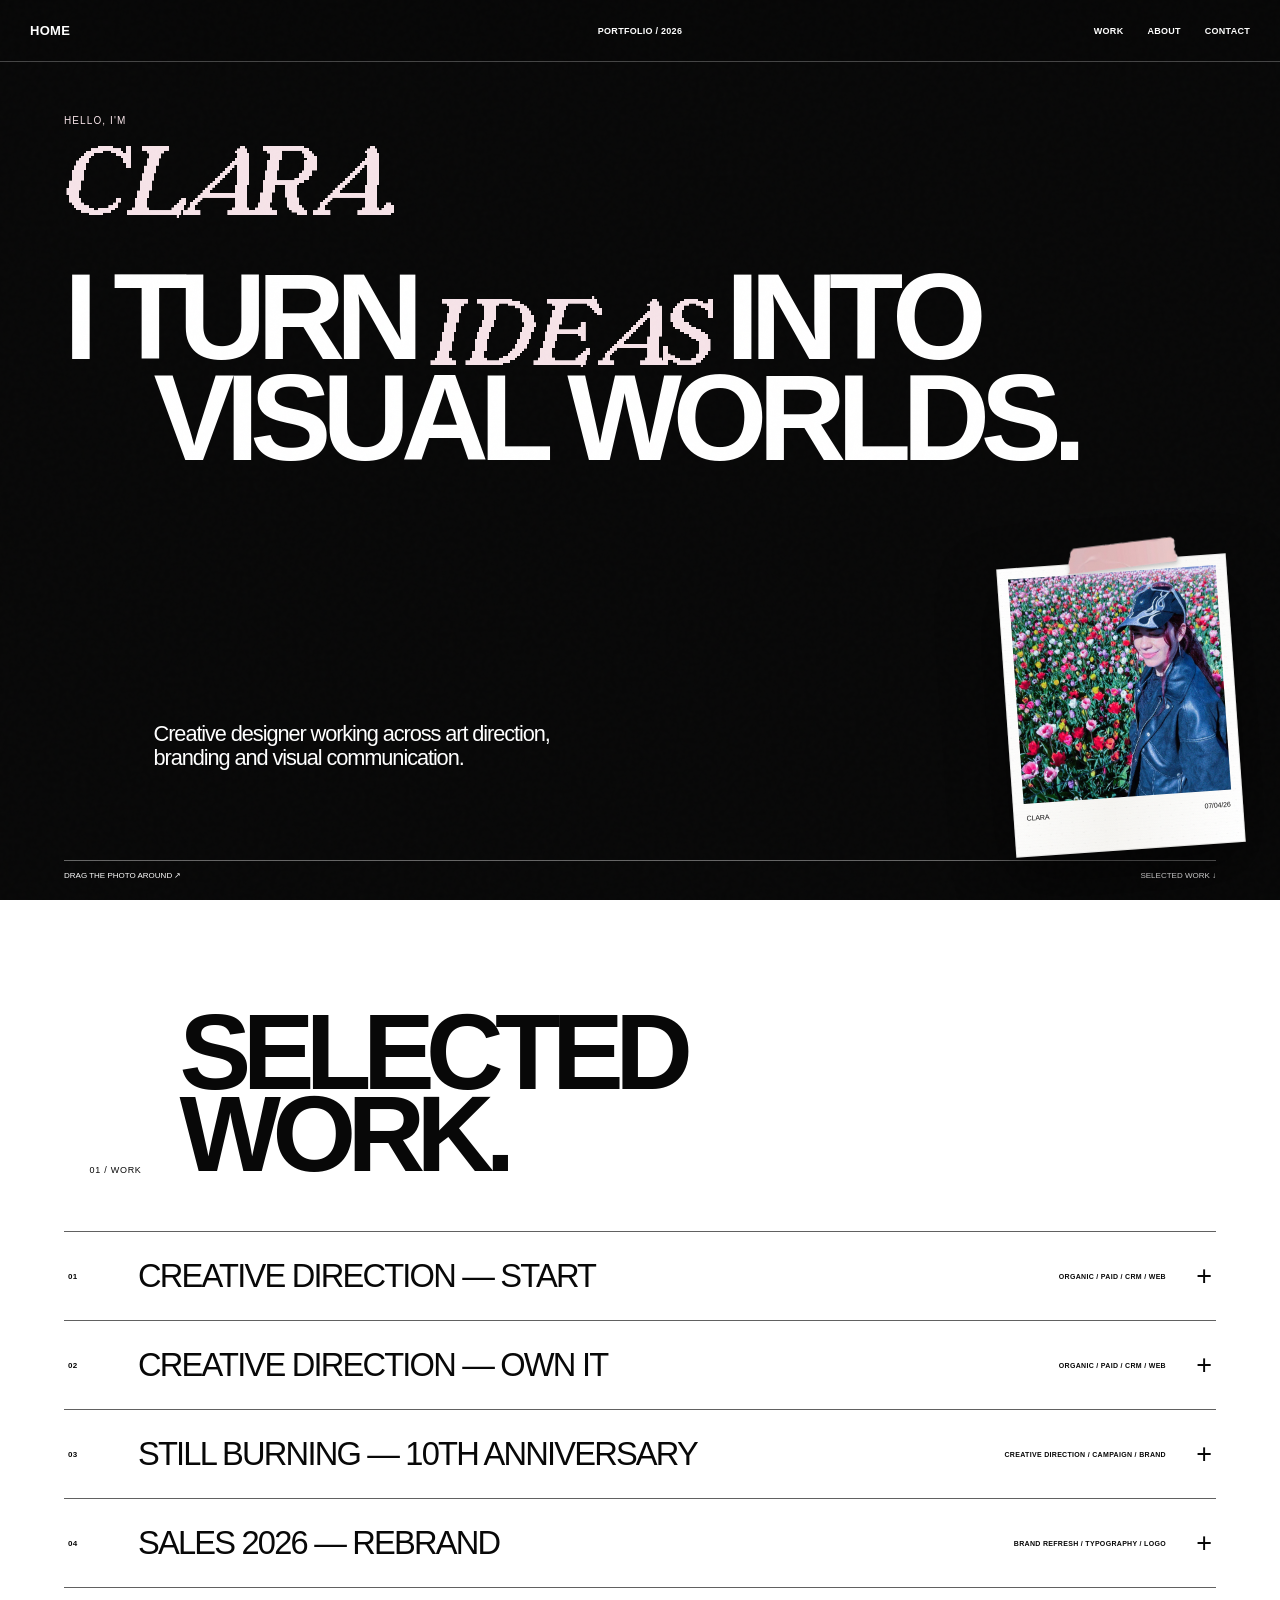
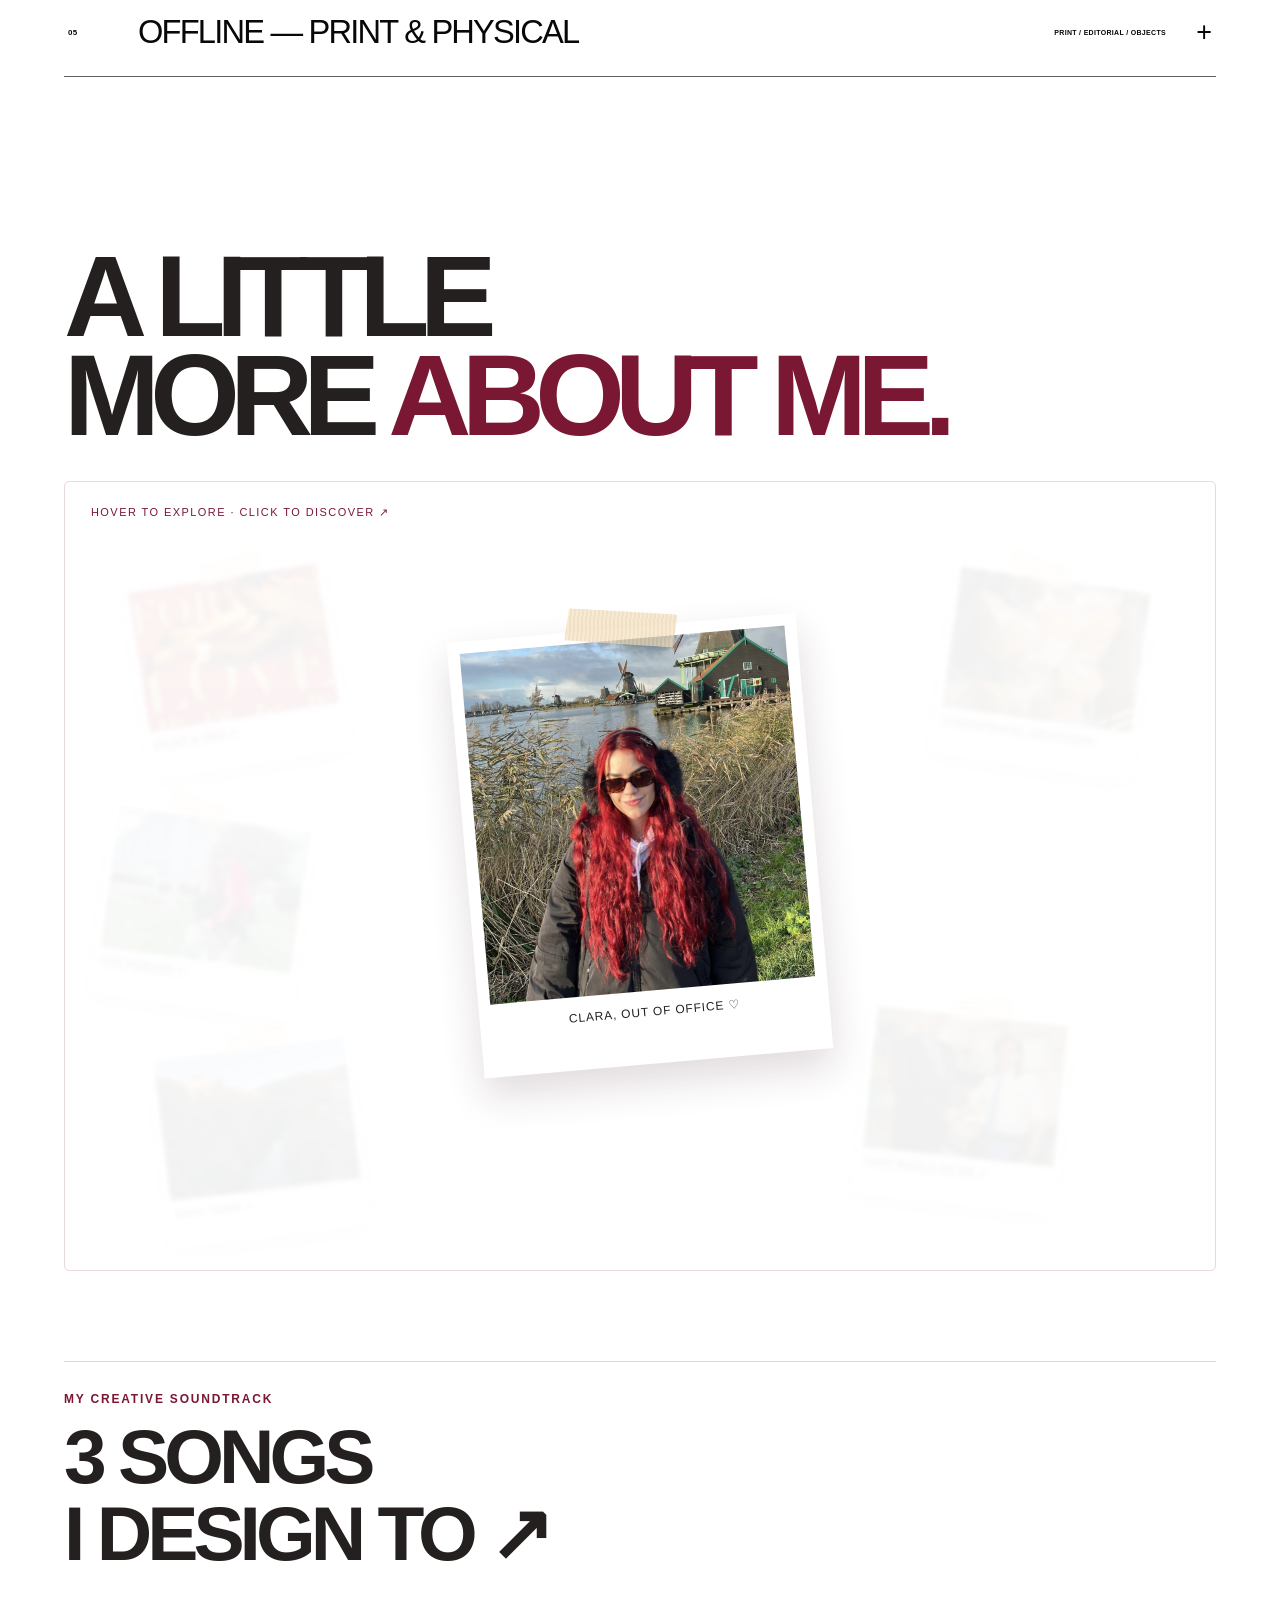
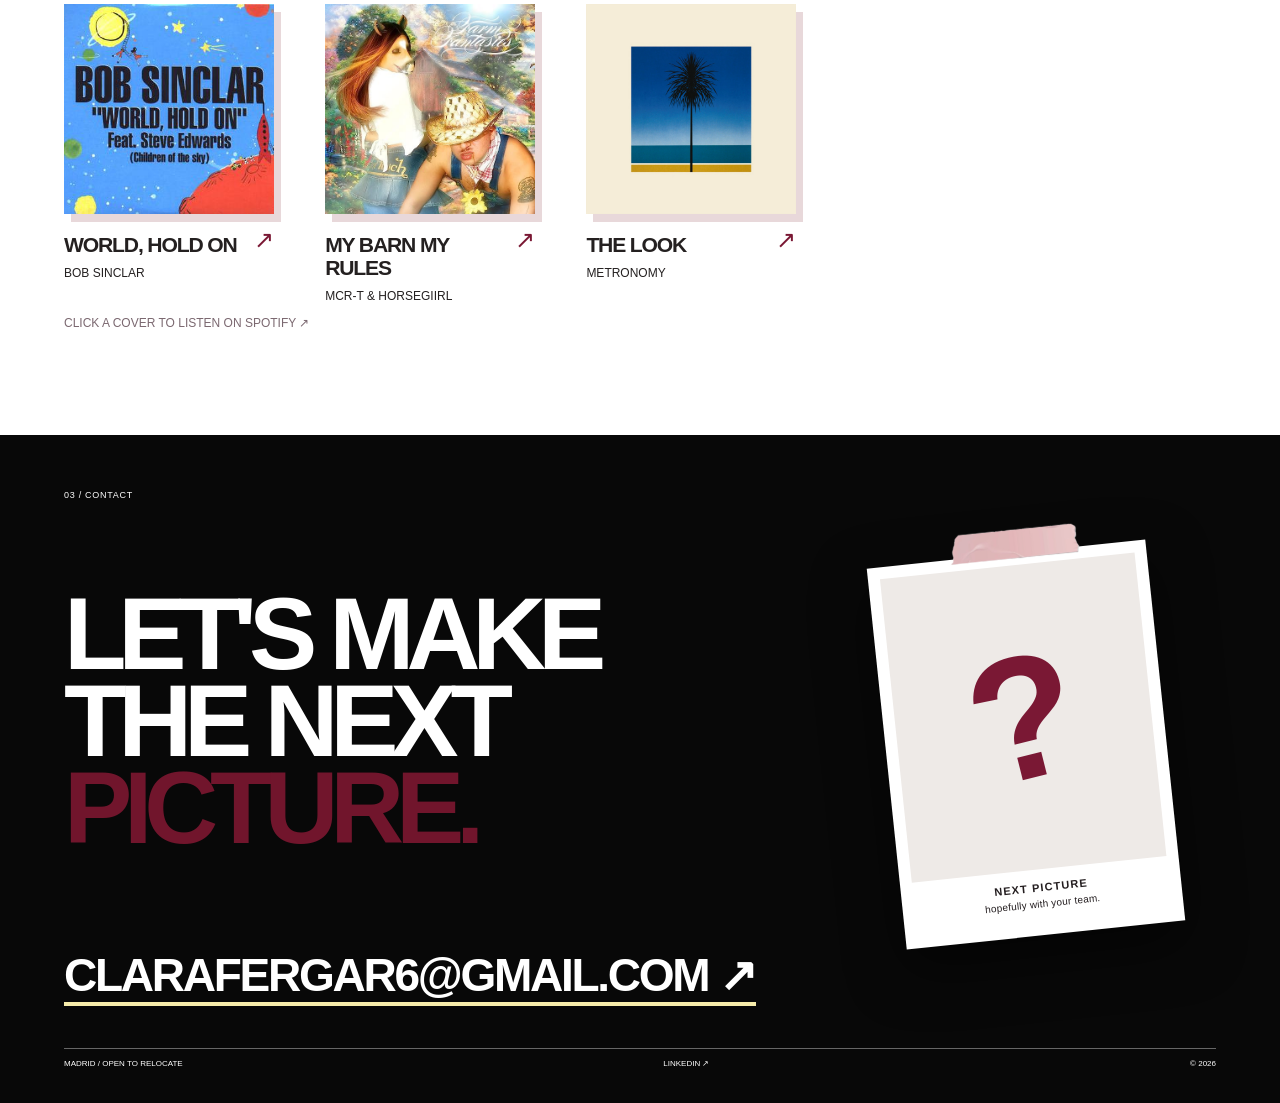
==== index.html @ 846933c7 "Primera versión de mi portfolio" ====
<!doctype html>
<html lang="en">
<head>
  <meta charset="utf-8">
  <meta name="viewport" content="width=device-width,initial-scale=1">
  <title>Clara — Creative Designer</title>
  <meta name="description" content="Creative design, art direction and branding portfolio.">
  <link rel="preconnect" href="https://fonts.googleapis.com">
  <link rel="preconnect" href="https://fonts.gstatic.com" crossorigin>
  <link href="https://fonts.googleapis.com/css2?family=Archivo+Black&family=DM+Mono:wght@300;400;500&family=Roboto+Condensed:wght@300;400;500&display=swap" rel="stylesheet">
  <link rel="stylesheet" href="css/style.css">
</head>
<body>
<div class="grain"></div>

<header class="nav">
  <a class="logo" href="#home">HOME</a>
  <span>PORTFOLIO / 2026</span>
  <nav><a href="#projects">WORK</a><a href="#about">ABOUT</a><a href="#contact">CONTACT</a></nav>
</header>

<main>
  <!-- HOME -->
  <section class="hero" id="home">
    <div class="hero-kicker">HELLO, I'M</div>

    <div class="name-lockup">
      <span class="pixel-shift" data-text="CLARA.">CLARA.</span>
      
    </div>

    <h1 class="hero-statement">
      <span class="turn-line">I TURN <em class="pixel-shift" data-text="IDEAS">IDEAS</em> INTO</span>
      <span>VISUAL WORLDS.</span>
    </h1>

    <p class="hero-copy">
      Creative designer working across art direction, branding and visual communication.
    </p>

    <div class="desk-object photo draggable" data-rotation="-4">
      <img class="real-tape-img" src="assets/pink-tape-clean.png" alt="" draggable="false">
      <img class="portrait real-portrait" src="assets/clara-portrait.jpg" alt="Clara" draggable="false">
      <div class="object-meta"><span>CLARA</span><span>07/04/26</span></div>
    </div>

    <div class="hero-bottom">
      <span>DRAG THE PHOTO AROUND ↗</span>
      <a href="#projects">SELECTED WORK ↓</a>
    </div>
  </section>

  <!-- WORK — accordion architecture. HOME above this line is locked. -->
  <section class="projects-intro" id="projects">
    <div class="index">01 / WORK</div>
    <h2>SELECTED<br>WORK<span class="work-dot">.</span></h2>
  </section>

  <section class="work-index" aria-label="Selected projects">

    <article class="work-item" data-project="01">
      <button class="work-toggle" aria-expanded="false">
        <span class="work-no">01</span>
        <span class="work-name">CREATIVE DIRECTION — START</span>
        <span class="work-tags">ORGANIC / PAID / CRM / WEB</span>
        <span class="work-symbol">+</span>
      </button>
      <div class="work-panel">
        <div class="work-panel-inner project dark start-case">
          <header class="start-intro">
            <div class="start-kicker">CREATIVE DIRECTION / AW26</div>
            <h3>START</h3>
            <div class="start-intro-copy">
              <div class="start-case-story"><div><span>THE CHALLENGE</span><p>How do you turn the fear and excitement of starting something new into a visual story?</p></div><div><span>THE APPROACH</span><p>Starting from Black Limba’s concept, I built a visual journey through <em>Night, Dawn and Day</em> — from uncertainty, through awakening and movement, to confidence and growth.</p></div><div><span>THE OUTCOME</span><p>One evolving visual language across organic social, paid media, CRM and web.</p></div></div>
              <small>CONCEPT BY BLACK LIMBA · ART DIRECTION &amp; VISUAL DEVELOPMENT BY CLARA</small>
            </div>
          </header>

          <section class="start-block journey-block">
            <div class="start-section-head"><span>01 / VISUAL JOURNEY</span><p>BEFORE → TRANSITION → AFTER</p></div>
            <div class="journey-stack" aria-label="START visual journey">
              <figure class="journey-card before"><img src="assets/start-before.png" alt="START — night, flowers and uncertainty"><figcaption><b>BEFORE / NIGHT</b><span>A teaser built on closed flowers, darkness and glimpses of fabric — creating intrigue before the collection reveal.</span></figcaption></figure>
              <figure class="journey-card transition"><img src="assets/start-sunrise.webp" alt="Black Limba START — transition, flowers and movement"><figcaption><b>TRANSITION / SUNRISE</b><span>The collection reveal: garments come into focus as sunrise, flowers and movement bring the concept to life.</span></figcaption></figure>
              <figure class="journey-card after"><img src="assets/start-after.webp" alt="START — daylight, movement and confidence"><figcaption><b>AFTER / DAY</b><span>A first-ever runway show with people who had never modelled before — making the courage to begin real.</span></figcaption></figure>
            </div>
            <div class="start-art-strip" aria-label="START colour palette and typography"><div class="start-art-colours"><span class="start-swatch" style="--swatch:#2448b8" title="Blue"></span><span class="start-swatch" style="--swatch:#28543b" title="Green"></span><span class="start-swatch" style="--swatch:#e8a5c8" title="Pink"></span><span class="start-swatch" style="--swatch:#f4ec80" title="Yellow"></span></div><div class="start-art-type"><span>TYPEFACES</span><b>Helvetica</b><b>Designer</b><b>Grotesk</b></div></div>
            <div class="journey-rollout"><span>THE CAMPAIGN ROLLOUT</span><p><b>01 / TEASER</b> — Closed flowers, fabric details and darkness built anticipation before the reveal.</p><p><b>02 / REVEAL</b> — The collection emerged with sunrise, colour and movement.</p><p><b>03 / LIVE IT</b> — Seventeen first-time models walked their first runway, turning START’s message into a real experience.</p></div>
          </section>

          <section class="start-block organic-block">
            <div class="start-section-head organic-main-heading"><span>02 / ORGANIC</span><p>ONE CAMPAIGN / THREE FORMATS · <a href="https://www.instagram.com/p/DcMGVoejsBS/?img_index=3" target="_blank" rel="noopener noreferrer">VIEW ON INSTAGRAM ↗</a></p></div><div class="organic-content">
            
            <div class="post-carousel" aria-label="START Instagram posts carousel">
              <button class="post-arrow post-prev" aria-label="Previous posts" type="button">←</button>
              <div class="post-triptych">
                <button data-modal="START POST 01" data-post="0"><span></span></button>
                <button data-modal="START POST 02" data-post="1"><span></span></button>
                <button data-modal="START POST 03" data-post="2"><span></span></button>
              </div>
              <button class="post-arrow post-next" aria-label="Next posts" type="button">→</button>
            </div>
            <p class="post-carousel-note"><a href="https://www.instagram.com/p/DcMGVoejsBS/?img_index=3" target="_blank" rel="noopener noreferrer">EXPLORE THE POSTS ↗</a> <span class="post-carousel-counter">01 — 03 / 03</span></p>
            <div class="organic-grid">
              <div class="feed-preview"><div class="start-subhead"><b>INSTAGRAM FEED</b><span>02 / 03</span></div><div class="start-phone"><div class="start-phone-island"></div><div class="start-phone-screen" tabindex="0" aria-label="Scroll the START Instagram feed"><div class="start-phone-appbar"><span>‹</span><b>blacklimba <small>✓</small></b><span>⋯</span></div><div class="start-ig-profile"><div class="start-ig-avatar">BL</div><div class="start-ig-profile-info"><strong>blacklimba</strong><span>Black Limba · Clothing brand</span><small>Activewear for every version of you.</small></div></div><div class="start-ig-stats"><span><b>1,208</b> posts</span><span><b>Followers</b></span><span><b>Following</b></span></div><div class="start-ig-buttons"><span>Following</span><span>Message</span></div><div class="start-ig-tabs">▦ <span>⌁</span> <span>♙</span></div><img src="assets/start-instagram-feed.jpg" alt="Black Limba START Instagram feed, scroll to see all"></div><div class="start-phone-home"></div></div><p class="start-phone-hint">SCROLL TO EXPLORE THE FEED ↓</p></div>
              <div class="film-preview"><div class="start-subhead"><b>TEASER FILM</b><span>03 / 03</span></div><div class="start-film-link"><video class="start-feature-image" controls playsinline preload="metadata" poster="assets/start-before-v32.jpg"><source src="assets/start-teaser-film.mp4" type="video/mp4">Your browser does not support video.</video></div><p class="start-phone-hint">TEASER CONCEPT FILM · EDITED BY ME</p></div>
            </div>
            </div>
          </section>

          <section class="start-block paid-block">
            <div class="start-section-head"><span>03 / PAID</span><p>BRAND / E-COMMERCE / LIFESTYLE</p></div>
            <div class="paid-introduction"><h4>ONE CAMPAIGN.<br>DIFFERENT OBJECTIVES.</h4><p>I developed paid creative for different audience groups and campaign objectives: brand storytelling, product-focused e-commerce and more organic lifestyle content featuring women wearing Black Limba. A curated selection of the Meta executions is shown below.</p></div>
            <div class="paid-grid paid-grid-v41">
              <article><div class="paid-media paid-image"><img src="assets/paid-teaser.webp" alt="START teaser advertisement with Black Limba activewear and flowers" loading="lazy"></div><div class="paid-item-copy"><h5>01 / TEASER</h5><p>A first glimpse into the START visual universe.</p></div></article>
              <article><div class="paid-media paid-carousel" aria-label="Launch carousel, six images"><button type="button" class="paid-arrow paid-prev" aria-label="Previous carousel image">←</button><img src="assets/paid-drop-01.webp" alt="START launch carousel, image 1 of 6" loading="lazy"><button type="button" class="paid-arrow paid-next" aria-label="Next carousel image">→</button><span class="paid-count">01 / 06</span></div><div class="paid-item-copy"><h5>02 / STORYTELLING CAROUSEL</h5><p>Six-frame launch carousel. Use the arrows to explore.</p></div></article>
              <article><div class="paid-media paid-video"><video controls playsinline preload="metadata" poster="assets/paid-drop-04.webp"><source src="assets/paid-product.mp4" type="video/mp4">Your browser does not support video.</video></div><div class="paid-item-copy"><h5>03 / PRODUCT VIDEO</h5><p>Creative designed for conversion.</p></div></article>
            </div>
          </section>

          <section class="start-block crm-block">
            <div class="start-section-head"><span>04 / CRM</span><p>TEASER / DROP / STORYTELLING</p></div>
            <div class="envelopes">
              <button class="envelope" data-newsletter="TEASER"><span class="env-label">TEASER</span><span class="env-action">CLICK TO OPEN ↗</span><span class="env-flap"></span><span class="newsletter-sheet"><b>TEASER</b><i></i><i></i><i></i><i></i><i></i></span></button>
              <button class="envelope" data-newsletter="DROP"><span class="env-label">DROP</span><span class="env-action">CLICK TO OPEN ↗</span><span class="env-flap"></span><span class="newsletter-sheet"><b>DROP</b><i></i><i></i><i></i><i></i><i></i></span></button>
              <button class="envelope" data-newsletter="STORYTELLING"><span class="env-label">STORYTELLING</span><span class="env-action">CLICK TO OPEN ↗</span><span class="env-flap"></span><span class="newsletter-sheet"><b>STORYTELLING</b><i></i><i></i><i></i><i></i><i></i></span></button>
            </div>
            <p class="micro-note">Click an envelope to reveal the newsletter. Click the preview to view it full size.</p>
            <div class="newsletter-expanded" id="newsletter-expanded" hidden>
              <div class="newsletter-expanded-top"><span class="newsletter-expanded-title">TEASER / NEWSLETTER PREVIEW</span><button class="newsletter-collapse" type="button" aria-label="Close newsletter">CLOSE ×</button></div>
              <div class="newsletter-full-image"><div class="newsletter-inline" aria-label="Original campaign newsletter"></div></div>
            </div>
          </section>

          <section class="start-block web-block">
            <div class="start-section-head"><span>05 / WEB</span><p>HOME / CAMPAIGN FILM</p></div>
            <div class="start-web-player"><video controls playsinline preload="metadata" poster="assets/start-web-poster.jpg" aria-label="START campaign film"><source src="assets/start-web-film.mp4" type="video/mp4">Your browser does not support video.</video><p>START / CAMPAIGN FILM</p></div>
          </section>
        </div>
      </div>
    </article>

    <article class="work-item" data-project="02">
      <button class="work-toggle" aria-expanded="false"><span class="work-no">02</span><span class="work-name">CREATIVE DIRECTION — OWN IT</span><span class="work-tags">ORGANIC / PAID / CRM / WEB</span><span class="work-symbol">+</span></button>
      <div class="work-panel"><div class="work-panel-inner own-latest-panel"><iframe class="own-latest-embed" src="own-it/index.html" title="OWN IT — approved latest version" loading="lazy"></iframe></div></div>
    </article>
    <article class="work-item" data-project="03">
      <button class="work-toggle" aria-expanded="false">
        <span class="work-no">03</span>
        <span class="work-name">STILL BURNING — 10TH ANNIVERSARY</span>
        <span class="work-tags">CREATIVE DIRECTION / CAMPAIGN / BRAND</span>
        <span class="work-symbol">+</span>
      </button>
      <div class="work-panel">
        <div class="work-panel-inner project dark anniversary-project">
          <div class="ann-intro">
            <div class="ann-intro-copy">
              <header class="ann-head"><span>CREATIVE DIRECTION / BRAND CAMPAIGN</span><h3>STILL<br>BURNING<span>.</span></h3><p>10 YEARS OF BLACK LIMBA</p></header>
              <div class="ann-concept"><div><small>THE CHALLENGE</small><p>Celebrate ten years of Black Limba without relying on birthday clichés or promotional imagery.</p></div><div><small>THE IDEA</small><p>Instead of blowing out the candles, we kept the flame alive. <em>Still Burning</em> celebrates ten years of identity, energy and evolution.</p></div></div>
            </div>
            <figure class="ann-hero"><img src="assets/ann-lighter.webp" alt="Still Burning — tenth anniversary lighter" loading="lazy"></figure>
          </div>
          <div class="ann-social-head"><span>INSTAGRAM / TWO CAROUSELS</span><p>Campaign imagery and anniversary giveaway.</p></div>
          <div class="ann-social-grid">
            <section class="ann-carousel" data-ann-carousel="campaign" aria-label="Anniversary campaign Instagram carousel"><div class="ann-carousel-top"><b>01 / CAMPAIGN</b><span class="ann-counter">01 / 04</span></div><div class="ann-slide"><img src="assets/ann-candles.webp" alt="Campaign carousel image 1"></div><div class="ann-carousel-bottom"><button type="button" class="ann-prev" aria-label="Previous campaign slide">←</button><span>SWIPE THROUGH THE CAMPAIGN</span><button type="button" class="ann-next" aria-label="Next campaign slide">→</button></div></section>
            <section class="ann-carousel" data-ann-carousel="giveaway" aria-label="Anniversary giveaway Instagram carousel"><div class="ann-carousel-top"><b>02 / COLLABORATIVE GIVEAWAY</b><span class="ann-counter">01 / 06</span></div><div class="ann-slide"><img src="assets/ann-giveaway-01.webp" alt="Giveaway carousel image 1"></div><div class="ann-carousel-bottom"><button type="button" class="ann-prev" aria-label="Previous giveaway slide">←</button><span>EXPLORE THE COLLABORATIONS</span><button type="button" class="ann-next" aria-label="Next giveaway slide">→</button></div></section>
          </div>
          <div class="ann-newsletter">
            <div class="ann-social-head ann-crm-head"><span>CRM / ANNIVERSARY NEWSLETTER</span><p>Han tenido que pasar 10 años.</p></div>
            <button type="button" class="ann-newsletter-toggle" aria-expanded="false">VIEW THE NEWSLETTER <span>↗</span></button>
            <div class="ann-newsletter-content" hidden>
              <div class="ann-mail">
                <div class="ann-mail-logo">BLACK<br>LIMBA</div>
                <div class="ann-mail-nav">CATEGORÍAS &nbsp;&nbsp;&nbsp; POR ACTIVIDAD &nbsp;&nbsp;&nbsp; MOMENTOS</div>
                <img class="ann-mail-letter" src="assets/ann-mail-letter.png" alt="Handwritten thank-you letter to the Black Limba community">
                <img class="ann-mail-lighter" src="assets/ann-mail-lighter.webp" alt="Tenth anniversary lighter">
                <div class="ann-mail-giveaway"><p>EN TODO CUMPLEAÑOS HAY REGALOS Y ESTE ES PARA TI.</p><h4>10 AÑOS. 7 REGALOS. 7 GANADORES.</h4><p>DEL 13 AL 19 DE JULIO, COMPRA POR 65 € O MÁS Y ENTRA AUTOMÁTICAMENTE EN EL SORTEO DE 7 REGALOS JUNTO A NUESTRAS MARCAS AMIGAS.</p><span>SHOP &amp; WIN</span></div>
                <img class="ann-mail-cake" src="assets/ann-mail-cake.webp" alt="Black Limba birthday cake with silver candles">
                <div class="ann-mail-footer">HYBRID LIFESTYLE © ACTIVEWEAR AND LINGERIE<br>DESIGNED IN MADRID | WORLDWIDE SHIPPING<br><br>BLACK LIMBA</div>
              </div>
            </div>
          </div>
        </div>
      </div>
    </article>

    <article class="work-item" data-project="04">
      <button class="work-toggle" aria-expanded="false">
        <span class="work-no">04</span>
        <span class="work-name">SALES 2026 — REBRAND</span>
        <span class="work-tags">BRAND REFRESH / TYPOGRAPHY / LOGO</span>
        <span class="work-symbol">+</span>
      </button>
      <div class="work-panel">
        <div class="work-panel-inner project sales">
          <iframe class="sales-2026-embed" title="SALES 2026 — Rebrand, before and after" src="sales-2026/index.html" loading="lazy" scrolling="no"></iframe>
        </div>
      </div>
    </article>

    <article class="work-item" data-project="05">
      <button class="work-toggle" aria-expanded="false">
        <span class="work-no">05</span>
        <span class="work-name">OFFLINE — PRINT &amp; PHYSICAL</span>
        <span class="work-tags">PRINT / EDITORIAL / OBJECTS</span>
        <span class="work-symbol">+</span>
      </button>
      <div class="work-panel">
        <div class="work-panel-inner project offline" style="padding:0;max-width:none;overflow:visible;">
          <iframe class="offline-embed" title="OFFLINE — Print, physical and cover art" src="offline/index.html" loading="lazy" scrolling="no" style="display:block;width:100%;border:0;height:1800px;background:#fff;" onload="window.resizeOfflineFrame&&window.resizeOfflineFrame()"></iframe>
        </div>
      </div>
    </article>

  </section>

  <!-- ABOUT — approved interactive personal archive -->
  <section class="about about-integrated" id="about">
    <iframe id="aboutFrame" title="A little more about me — interactive photo archive and music" src="about/index.html" loading="lazy" scrolling="no" style="display:block;width:100%;height:1850px;border:0;background:#fff"></iframe>
  </section>

  <!-- CONTACT -->
  <section class="contact" id="contact">
    <div class="index">03 / CONTACT</div>
    <div class="contact-scene">
      <h2>LET'S MAKE<br>THE NEXT<br><span>PICTURE.</span></h2>
      <div class="contact-objects">
        <div class="contact-polaroid draggable" data-rotation="-6" aria-label="Drag Clara's next picture">
          <img class="contact-tape" src="assets/pink-tape-clean.png" alt="" draggable="false">
          <div class="contact-photo contact-photo-placeholder" aria-label="Next picture, hopefully with your team"><span>?</span></div>
          <div class="contact-photo-label">NEXT PICTURE<br><small>hopefully with your team.</small></div>
        </div>


      </div>
    </div>
    <a class="contact-email" href="mailto:clarafergar6@gmail.com">CLARAFERGAR6@GMAIL.COM ↗</a>
    <footer><span>MADRID / OPEN TO RELOCATE</span><span><a href="https://www.linkedin.com/in/clara-fernandez-garcia-art/" target="_blank" rel="noopener">LINKEDIN ↗</a></span><span>© 2026</span></footer>
  </section>
</main>

<div class="modal" id="modal"><button class="close">×</button><span class="modal-name">STORY</span><div class="modal-img placeholder">YOUR IMAGE</div></div>
<script src="js/newsletter-data.js"></script>
<script src="js/main.js"></script>
<script>
/* Child projects report their own document height. No viewport-based guesses. */
(function(){
 const entries={sales:document.querySelector('.sales-2026-embed'),offline:document.querySelector('.offline-embed')};
 function apply(frame,height){
   if(!frame||!Number.isFinite(height)||height<500||height>25000)return;
   const next=Math.ceil(height+2);
   if(Math.abs(frame.offsetHeight-next)>3)frame.style.height=next+'px';
 }
 window.addEventListener('message',event=>{
   for(const [key,frame] of Object.entries(entries)){
     if(event.source!==frame.contentWindow)continue;
     if(event.data?.type===key+'-intrinsic-height')apply(frame,Number(event.data.height));
     if(key==='offline'&&event.data?.type==='offline-explore'){
       const target=frame.contentDocument?.getElementById('objects');
       if(target){const y=frame.getBoundingClientRect().top+window.scrollY+target.getBoundingClientRect().top;window.scrollTo({top:Math.max(0,y-65),behavior:'smooth'});}
     }
   }
 });
 for(const [key,frame] of Object.entries(entries)){
   if(!frame)continue;
   function request(){try{frame.contentWindow.postMessage({type:'measure-project-height'},'*')}catch(e){}}
   frame.addEventListener('load',()=>{request();setTimeout(request,150);setTimeout(request,600)});
   frame.closest('.work-item')?.querySelector('.work-toggle')?.addEventListener('click',()=>{setTimeout(request,50);setTimeout(request,400)});
   window.addEventListener('resize',request,{passive:true});
   if(key==='offline')window.resizeOfflineFrame=request;
 }
})();
</script>
<style>
/* About: stable frame sizing, independent full-window story overlay */
.about.about-integrated{padding:22px 0 8px!important;min-height:0!important}
.about-integrated #aboutFrame{min-height:0!important;height:1550px;display:block}
#aboutStoryOverlay{position:fixed;inset:0;z-index:99999;background:rgba(255,253,251,.98);display:none;align-items:center;justify-content:center;overflow-y:auto;padding:75px 5vw 35px;color:#242020;font-family:Arial,Helvetica,sans-serif}
#aboutStoryOverlay.is-open{display:flex}
#aboutStoryOverlay .story-inner{width:min(1150px,100%);display:grid;grid-template-columns:1.25fr 1fr;align-items:center;gap:clamp(22px,5vw,75px)}
#aboutStoryOverlay .story-pics{display:flex;gap:12px;align-items:center;justify-content:center;min-width:0}
#aboutStoryOverlay .story-pics img{max-width:100%;width:auto;max-height:70vh;min-width:0;object-fit:contain;box-shadow:8px 9px 0 #f1e5e4}
#aboutStoryOverlay .story-pics.multi img{width:calc((100% - 24px)/3);max-height:57vh}
#aboutStoryOverlay .story-label{color:#7a1834;font-size:12px;letter-spacing:.15em;font-weight:700}
#aboutStoryOverlay h2{font-size:clamp(40px,5.5vw,80px);letter-spacing:-.07em;line-height:.95;margin:15px 0}
#aboutStoryOverlay p{font-size:17px;line-height:1.55}
#aboutStoryOverlay a{color:#7a1834}
#aboutStoryClose{position:fixed;right:25px;top:20px;z-index:100000;border:1px solid #7a1834;border-radius:40px;background:white;color:#7a1834;padding:12px 20px;cursor:pointer}
@media(max-width:700px){#aboutStoryOverlay .story-inner{grid-template-columns:1fr}#aboutStoryOverlay .story-pics img{max-height:43vh}#aboutStoryOverlay .story-pics.multi img{max-height:32vh}}
</style>
<div id="aboutStoryOverlay" role="dialog" aria-modal="true" aria-label="About me story"><button id="aboutStoryClose" type="button">CLOSE ✕</button><div class="story-inner"><div class="story-pics" id="aboutStoryPics"></div><div><div class="story-label" id="aboutStoryLabel"></div><h2 id="aboutStoryTitle"></h2><p id="aboutStoryText"></p><a id="aboutStoryLink" target="_blank" rel="noopener" hidden></a></div></div></div>
<script>
(function(){
 const frame=document.getElementById('aboutFrame'), overlay=document.getElementById('aboutStoryOverlay');
 if(!frame)return;
 function fit(){try{const d=frame.contentDocument;if(!d)return;const main=d.querySelector('main');if(!main)return;const footer=d.querySelector('.bottom');const height=Math.ceil(Math.max(main.getBoundingClientRect().bottom,footer?footer.getBoundingClientRect().bottom:0)+4);if(height>400 && height<6000 && Math.abs(frame.offsetHeight-height)>3)frame.style.height=height+'px';}catch(err){}}
 frame.addEventListener('load',()=>{fit();try{const d=frame.contentDocument;new ResizeObserver(fit).observe(d.querySelector('main'));d.querySelectorAll('img').forEach(img=>img.addEventListener('load',fit))}catch(err){}});
 window.addEventListener('resize',fit);
 const close=()=>{overlay.classList.remove('is-open');document.body.style.overflow=''};
 document.getElementById('aboutStoryClose').addEventListener('click',close);
 overlay.addEventListener('click',e=>{if(e.target===overlay)close()});
 document.addEventListener('keydown',e=>{if(e.key==='Escape'&&overlay.classList.contains('is-open'))close()});
 window.addEventListener('message',e=>{
  if(e.source!==frame.contentWindow||!e.data)return;
  if(e.data.type==='clara-about-height'){fit();return;}
  if(e.data.type!=='clara-about-story')return;
  const t=e.data.topic;if(!t||!Array.isArray(t.images))return;
  document.getElementById('aboutStoryLabel').textContent=t.n||'';
  document.getElementById('aboutStoryTitle').textContent=t.title||'';
  document.getElementById('aboutStoryText').textContent=t.text||'';
  const pics=document.getElementById('aboutStoryPics');pics.replaceChildren();pics.classList.toggle('multi',t.images.length>1);
  t.images.forEach(name=>{if(!/^[\w.-]+$/.test(name))return;const img=document.createElement('img');img.src='about/assets/'+name;img.alt=t.title||'';pics.append(img)});
  const a=document.getElementById('aboutStoryLink');a.hidden=!t.link;if(t.link){a.href=t.link;a.textContent=t.label||'OPEN LINK ↗';}
  overlay.classList.add('is-open');document.body.style.overflow='hidden';document.getElementById('aboutStoryClose').focus();
 });
})();
</script></body></html>
---- css/style.css ----
@font-face{font-family:JensonClara;src:url("../assets/FsJenson1ItalicRegular.ttf") format("truetype");font-style:italic}
*{box-sizing:border-box}html{scroll-behavior:smooth}:root{--black:#080808;--white:#fff;--wine:#71152c;--pink:#f6e3e8;--yellow:#f6ecaa;--display:"Arial Black","Helvetica Neue",Arial,sans-serif;--body:"Helvetica Neue",Helvetica,Arial,sans-serif}body{margin:0;background:#fff;color:#080808;font-family:var(--body);overflow-x:hidden}a{color:inherit;text-decoration:none}.grain{position:fixed;inset:0;pointer-events:none;z-index:999;opacity:.035;background-image:url("data:image/svg+xml,%3Csvg viewBox='0 0 180 180' xmlns='http://www.w3.org/2000/svg'%3E%3Cfilter id='n'%3E%3CfeTurbulence type='fractalNoise' baseFrequency='.9' numOctaves='4' stitchTiles='stitch'/%3E%3C/filter%3E%3Crect width='100%25' height='100%25' filter='url(%23n)' opacity='.5'/%3E%3C/svg%3E")}
.nav{height:62px;position:fixed;top:0;left:0;z-index:50;width:100%;padding:0 30px;display:grid;grid-template-columns:1fr 1fr 1fr;align-items:center;color:#fff;font-size:9px;font-weight:700;letter-spacing:.03em;border-bottom:1px solid #ffffff40;transition:.25s}.nav .logo{font-family:var(--display);font-size:13px}.nav>span{text-align:center}.nav nav{justify-self:end;display:flex;gap:24px}.nav.nav-on-light{color:#080808;background:#fffffff0;border-bottom-color:#111;backdrop-filter:blur(8px)}.nav.nav-on-dark{color:#fff;background:#080808e8;border-bottom-color:#ffffff40;backdrop-filter:blur(8px)}
.hero{height:100svh;min-height:760px;background:var(--black);color:white;position:relative;overflow:hidden;padding:115px 5vw 45px}.hero-kicker{color:var(--pink);font-size:10px;letter-spacing:.11em}.name-lockup{width:max-content;margin:8px 0 28px}.name-lockup>span{display:block;font-family:JensonClara,serif;font-style:italic;font-weight:400;font-size:clamp(105px,12.3vw,205px);line-height:.68;letter-spacing:-.055em;color:var(--pink)}
.hero h1{font-family:var(--display);font-size:clamp(68px,9.5vw,155px);line-height:.79;letter-spacing:-.075em;margin:0;position:relative;z-index:1}.hero h1 span{display:block}.hero h1 span:nth-child(2){margin-left:7vw}.hero-copy{position:absolute;left:12vw;bottom:10vh;width:min(560px,39vw);font-size:clamp(22px,2.2vw,35px);font-weight:400;line-height:1.03;letter-spacing:-.05em;z-index:4}
.desk-object{user-select:none;touch-action:none;cursor:grab;z-index:8}.desk-object.dragging{cursor:grabbing;z-index:30}.photo{position:absolute;right:3.4vw;bottom:5.5vh;width:min(245px,18vw);background:white;color:#111;padding:10px 10px 34px;transform:rotate(-4deg);box-shadow:0 22px 55px #000}.placeholder{display:grid;place-items:center;text-align:center;background:#d8d8d8;color:#666;font-size:9px;letter-spacing:.08em}.portrait{aspect-ratio:1/1.08;filter:grayscale(1)}.object-meta{display:flex;justify-content:space-between;font-size:7px;font-weight:500;letter-spacing:-.02em;padding:11px 2px 0}.tape{position:absolute;z-index:5;width:90px;height:28px;left:31%;top:-15px;background:#f6e3e8cc;box-shadow:0 1px 2px #0003;clip-path:polygon(0 10%,8% 3%,15% 8%,24% 1%,33% 6%,42% 0,51% 6%,60% 1%,69% 7%,78% 2%,87% 7%,100% 1%,98% 91%,90% 98%,80% 93%,70% 100%,61% 94%,51% 99%,41% 94%,31% 100%,21% 95%,11% 99%,0 93%);transform:rotate(-3deg)}
.ticket{position:absolute;right:11vw;bottom:3.2vh;width:min(425px,31vw);height:118px;background:#fff;color:#111;display:grid;grid-template-columns:110px 1fr 48px;padding:10px;transform:rotate(5deg);box-shadow:0 20px 50px #000;border:1px solid #aaa}.ticket-photo{filter:grayscale(1)}.ticket-copy{padding:3px 12px;display:flex;flex-direction:column}.ticket-copy b{font-family:var(--display);font-size:13px}.ticket-copy span{font-size:20px;line-height:.88;margin-top:7px;letter-spacing:-.05em}.ticket-copy small{font-size:6px;margin-top:auto}.barcode{background:repeating-linear-gradient(90deg,#111 0 2px,transparent 2px 4px,#111 4px 5px,transparent 5px 8px)}.clip{position:absolute;right:22px;top:-27px;width:23px;height:66px;border:2px solid #aaa;border-radius:13px;transform:rotate(9deg)}.clip:after{content:"";position:absolute;left:5px;top:6px;width:9px;height:47px;border:1px solid #aaa;border-radius:8px}.hero-bottom{position:absolute;bottom:20px;left:5vw;right:5vw;border-top:1px solid #666;padding-top:10px;display:flex;justify-content:space-between;font-size:8px}
.projects-intro{min-height:82vh;padding:16vh 7vw 10vh;display:grid;grid-template-columns:1fr 2fr;background:white}.index{font-size:9px;letter-spacing:.08em}.projects-intro h2,.about h2,.contact h2{font-family:var(--display);font-size:clamp(75px,12vw,190px);line-height:.78;letter-spacing:-.08em;margin:0}.projects-intro h2{grid-column:2}.projects-intro h2 span,.offline h3 span,.about h2 span,.contact h2 span{color:var(--wine)}.projects-intro p{grid-column:2;max-width:430px;font-size:25px;line-height:1.05;letter-spacing:-.04em;margin-top:55px}.project{padding:45px 5vw 110px;min-height:100vh}.dark{background:var(--black);color:white}.white{background:#fff}.sales{background:var(--pink)}.offline{background:#fff}.project-top{display:flex;justify-content:space-between;border-top:1px solid currentColor;padding-top:10px;font-size:8px}.project-heading{padding:100px 5vw 70px;display:flex;justify-content:space-between;align-items:end}.project-heading h3{font-family:var(--display);font-size:clamp(70px,11vw,170px);line-height:.8;letter-spacing:-.08em;margin:0}.project-heading p{font-size:22px;line-height:1.05;letter-spacing:-.04em;max-width:330px}.visual-stack{height:65vh;position:relative}.visual{position:absolute;width:29vw;aspect-ratio:4/5;border:1px solid #888;display:grid;place-items:center;font-size:9px;background:#202020}.v1{left:22%;transform:rotate(-7deg)}.v2{left:37%;transform:rotate(3deg);background:#444}.v3{left:52%;transform:rotate(10deg);background:#777}.story-title{font-size:9px;margin:55px 0 15px}.stories{display:flex;gap:12px;overflow-x:auto;scrollbar-width:none}.stories button{flex:0 0 150px;aspect-ratio:9/16;background:#171717;color:white;border:1px solid #777;text-align:left;padding:13px;font-family:inherit;font-size:8px;cursor:pointer}.channels{display:grid;grid-template-columns:repeat(5,1fr);gap:10px;margin-top:80px}.channels span{aspect-ratio:1.3;border:1px solid #777;display:grid;place-items:center;font-size:8px}.editorial-cards{height:75vh;position:relative}.editorial-cards div{position:absolute;width:32vw;aspect-ratio:4/5;background:#eee;border:1px solid #aaa;display:grid;place-items:center;font-size:9px;box-shadow:0 20px 45px #0002}.editorial-cards div:nth-child(1){left:18%;transform:rotate(-8deg)}.editorial-cards div:nth-child(2){left:35%;transform:rotate(2deg)}.editorial-cards div:nth-child(3){left:52%;transform:rotate(9deg)}.before-after{display:grid;grid-template-columns:1fr 1fr;min-height:60vh}.before-after>div{padding:30px;display:flex;flex-direction:column;justify-content:space-between;border:1px solid #111}.before-after>div:last-child{background:var(--wine);color:white}.before-after b{font-family:var(--display);font-size:8vw;line-height:.8}.paper-table{height:80vh;position:relative}.sheet{position:absolute;background:white;border:1px solid #ddd;box-shadow:0 25px 45px #0003;display:grid;place-items:center;font-size:9px}.s1{width:48vw;height:60vh;left:8%;transform:rotate(-6deg)}.s2{width:29vw;height:38vh;right:12%;top:8%;transform:rotate(8deg)}.s3{width:17vw;height:17vw;right:34%;bottom:2%;transform:rotate(-11deg);background:var(--yellow)}
.about{min-height:160vh;background:white;padding:65px 7vw 120px;overflow:hidden}.about-head{display:grid;grid-template-columns:2fr 1fr;align-items:end;margin-top:100px}.about-head p{font-size:25px;line-height:1.05;letter-spacing:-.04em}.mind{height:85vh;max-width:1200px;margin:80px auto;position:relative}.head{position:absolute;width:330px;aspect-ratio:3/4;left:50%;top:50%;transform:translate(-50%,-50%);z-index:5;filter:grayscale(1);box-shadow:0 20px 45px #0002}.thought{position:absolute;background:white;border:1px solid #111;padding:18px;min-width:130px;min-height:90px;display:grid;place-items:center;text-align:center;font-size:9px;box-shadow:0 14px 30px #0001;opacity:0;transform:translate(-50%,-50%) scale(.4);left:50%;top:50%;transition:.65s}.mind:hover .t1{opacity:1;left:12%;top:15%;transform:rotate(-9deg)}.mind:hover .t2{opacity:1;left:72%;top:9%;transform:rotate(7deg)}.mind:hover .t3{opacity:1;left:7%;top:67%;transform:rotate(5deg)}.mind:hover .t4{opacity:1;left:76%;top:68%;transform:rotate(-8deg)}.mind:hover .t5{opacity:1;left:46%;top:82%;transform:rotate(7deg)}.mind:hover .t6{opacity:1;left:19%;top:42%;transform:rotate(3deg)}.about-copy{font-size:30px;line-height:1.1;letter-spacing:-.04em;max-width:650px;margin:80px auto;text-align:center}.next-picture{width:280px;margin:160px auto 0;background:white;padding:10px 10px 28px;box-shadow:0 20px 45px #0003;transform:rotate(3deg);position:relative}.next-picture .placeholder{aspect-ratio:1}.contact{min-height:100vh;background:var(--black);color:white;padding:65px 6vw;display:flex;flex-direction:column}.contact h2{margin:auto 0}.contact>a{font-size:clamp(25px,4vw,60px);font-weight:700;letter-spacing:-.05em;width:max-content;border-bottom:4px solid var(--yellow)}footer{display:flex;justify-content:space-between;border-top:1px solid #666;padding-top:10px;margin-top:70px;font-size:8px}.modal{position:fixed;inset:0;background:#080808f5;color:white;z-index:2000;display:none;place-items:center}.modal.open{display:grid}.close{position:absolute;right:25px;top:20px;border:0;background:none;color:white;font-size:38px}.modal-name{position:absolute;top:30px;left:30px;font-size:9px}.modal-img{height:80vh;aspect-ratio:9/16;background:#333}
@media(max-width:800px){.nav{padding:0 16px;grid-template-columns:1fr 1fr}.nav>span{display:none}.nav nav{gap:12px}.hero{min-height:1050px;padding:105px 18px 35px}.name-lockup>span{font-size:28vw}.hero h1{font-size:15.5vw}.hero h1 span:nth-child(2){margin-left:0}.hero-copy{left:18px;bottom:430px;width:72vw;font-size:24px}.photo{right:7vw;bottom:185px;width:45vw}.ticket{right:10vw;bottom:88px;width:78vw;height:112px}.projects-intro{display:block;padding:110px 18px}.projects-intro h2{font-size:19vw;margin-top:70px}.project{padding:35px 18px 80px}.project-heading{display:block;padding:80px 0 50px}.project-heading h3{font-size:20vw}.channels{grid-template-columns:1fr 1fr}.about{padding:50px 18px}.about-head{display:block}.about h2{font-size:20vw;margin-top:70px}.head{width:52vw}.contact{padding:50px 18px}.contact h2{font-size:18vw}}


/* V8 — make the opening read as one sentence:
   Hello, I'm Clara. I turn ideas into visual worlds. */
.hero-statement .turn-line{
  display:flex;
  align-items:baseline;
  gap:.13em;
  white-space:nowrap;
}
.hero-statement .turn-line em{
  font-family:JensonClara,serif;
  font-style:italic;
  font-weight:400;
  color:var(--pink);
  font-size:1.24em;
  line-height:.5;
  letter-spacing:-.055em;
  transform:translateY(.04em);
}
.hero-statement>span:nth-child(2){
  margin-left:7vw;
}
.hero-copy{
  width:min(490px,35vw);
}
@media(max-width:800px){
  .hero-statement .turn-line{
    gap:.08em;
  }
  .hero-statement .turn-line em{
    font-size:1.17em;
  }
  .hero-statement>span:nth-child(2){
    margin-left:0;
  }
  .hero-copy{width:68vw}
}

/* V9 — real analog assets and pixel motion */
.real-portrait{width:100%;aspect-ratio:1/1.08;object-fit:cover;object-position:center 42%;display:block;filter:none}
.real-tape-img{position:absolute;z-index:12;width:105px;height:auto;left:30%;top:-18px;transform:rotate(-3deg);pointer-events:none;filter:drop-shadow(0 2px 1px #0003)}
.real-clip-img{position:absolute;z-index:14;width:58px;height:auto;right:19px;top:-35px;transform:rotate(8deg);pointer-events:none;filter:drop-shadow(0 4px 3px #0004)}
.ticket .clip{display:none}
.pixel-shift{position:relative;display:inline-block;isolation:isolate}
.pixel-shift::before,.pixel-shift::after{content:attr(data-text);position:absolute;inset:0;font:inherit;letter-spacing:inherit;color:inherit;pointer-events:none;opacity:0}
.pixel-shift::before{clip-path:inset(10% 0 58% 0);animation:pixelA 4.8s steps(1,end) infinite}
.pixel-shift::after{clip-path:inset(58% 0 12% 0);animation:pixelB 4.8s steps(1,end) infinite}
@keyframes pixelA{0%,72%,100%{opacity:0;transform:translate(0)}74%{opacity:.85;transform:translate(5px,-2px)}76%{opacity:.55;transform:translate(-3px,1px)}78%{opacity:.9;transform:translate(2px,0)}80%{opacity:0}}
@keyframes pixelB{0%,73%,100%{opacity:0;transform:translate(0)}75%{opacity:.7;transform:translate(-5px,2px)}77%{opacity:.9;transform:translate(4px,-1px)}79%{opacity:.5;transform:translate(-2px,0)}81%{opacity:0}}
.pixel-shift:hover::before{animation:pixelHA .42s steps(1,end) infinite}.pixel-shift:hover::after{animation:pixelHB .42s steps(1,end) infinite}
@keyframes pixelHA{0%{opacity:.8;transform:translate(5px,-2px)}50%{opacity:.4;transform:translate(-4px,1px)}100%{opacity:.8;transform:translate(2px)}}
@keyframes pixelHB{0%{opacity:.5;transform:translate(-5px,2px)}50%{opacity:.9;transform:translate(4px,-1px)}100%{opacity:.5;transform:translate(-2px)}}
@media(prefers-reduced-motion:reduce){.pixel-shift::before,.pixel-shift::after{animation:none!important;display:none}}
@media(max-width:800px){.real-tape-img{width:88px}.real-clip-img{width:50px}}
\n/* V10 — ticket without photography */\n.ticket-stamp{\n  border:1.5px solid var(--wine);color:var(--wine);margin:1px 0;\n  display:grid;grid-template-columns:1fr auto 1fr;grid-template-rows:1fr auto;\n  place-items:center;font-family:var(--display);font-size:19px;line-height:1;\n  transform:rotate(-2deg);position:relative;overflow:hidden;\n}\n.ticket-stamp:before{content:"";position:absolute;width:64px;height:64px;border:1px solid var(--wine);border-radius:50%;opacity:.35}\n.ticket-stamp i{font-family:var(--body);font-style:normal;font-size:17px}\n.ticket-stamp small{grid-column:1/-1;font-family:var(--body);font-size:6px;letter-spacing:.18em;padding-bottom:8px}\n@media(max-width:800px){.ticket-stamp{font-size:15px}}\n
/* V11 — clean PNG cutouts + burgundy arrow cursor */
html, body, body *, a, button, input, textarea, [contenteditable="true"],
.desk-object, .desk-object.dragging {
  cursor: url("data:image/svg+xml,%3Csvg xmlns='http://www.w3.org/2000/svg' width='30' height='30' viewBox='0 0 30 30'%3E%3Cpath d='M3 2L22 16L13 17L17 26L12.5 28L8.5 18.5L3 24Z' fill='%2371152c' stroke='white' stroke-width='1.15' stroke-linejoin='round'/%3E%3C/svg%3E") 3 2, default !important;
}
.real-tape-img{
  width:112px;
  top:-19px;
  filter:drop-shadow(0 2px 2px rgba(0,0,0,.22));
}
.real-clip-img{
  width:49px;
  top:-30px;
  right:21px;
  filter:drop-shadow(0 3px 2px rgba(0,0,0,.28));
}


/* V12 — interaction cursors */
html, body, body *{
  cursor:url("data:image/svg+xml,%3Csvg xmlns='http://www.w3.org/2000/svg' width='28' height='28' viewBox='0 0 28 28'%3E%3Cpath d='M3 2L21 15L13 16L17 24L12.5 26L8.5 17.5L3 23Z' fill='%2371152c' stroke='white' stroke-width='1.1' stroke-linejoin='round'/%3E%3C/svg%3E") 3 2, default !important;
}
a, button, [data-modal], .close{
  cursor:pointer !important;
}
.desk-object{
  cursor:grab !important;
}
.desk-object.dragging{
  cursor:grabbing !important;
}
.desk-object img{
  -webkit-user-drag:none;
  user-select:none;
  pointer-events:none;
}

/* Real Polaroid construction */
.photo{
  background:transparent;
  padding:0;
  box-shadow:none;
}
.polaroid-real{
  position:relative;
  width:100%;
  aspect-ratio:735/832;
  filter:drop-shadow(0 22px 30px rgba(0,0,0,.48));
}
.polaroid-frame-img{
  position:absolute;
  inset:0;
  width:100%;
  height:100%;
  object-fit:fill;
  z-index:3;
  mix-blend-mode:multiply;
  pointer-events:none;
}
/* The supplied physical frame has an image opening in roughly this area. */
.polaroid-real .real-portrait{
  position:absolute;
  z-index:1;
  left:8.5%;
  top:7.2%;
  width:83%;
  height:68.2%;
  object-fit:cover;
  object-position:center 42%;
  aspect-ratio:auto;
}
.polaroid-real .object-meta{
  position:absolute;
  z-index:5;
  left:8.8%;
  right:8.8%;
  bottom:8.7%;
  padding:0;
  color:#111;
  font-size:7px;
  font-weight:500;
  display:flex;
  justify-content:space-between;
}

/* Ticket: tactile paper instead of a perfectly flat white rectangle */
.ticket{
  overflow:visible;
  background:
    radial-gradient(circle at 18% 28%, rgba(113,21,44,.035) 0 1px, transparent 1.5px),
    radial-gradient(circle at 72% 68%, rgba(0,0,0,.04) 0 .7px, transparent 1.2px),
    linear-gradient(98deg,#f7f6f2 0%,#fff 35%,#f1f0ec 100%);
  background-size:17px 17px,13px 13px,100% 100%;
  border:1px solid #d2d0ca;
  box-shadow:0 20px 50px rgba(0,0,0,.55);
}
.ticket::before{
  content:"";
  position:absolute;
  inset:0;
  pointer-events:none;
  opacity:.22;
  background-image:
    repeating-linear-gradient(0deg,transparent 0 2px,rgba(0,0,0,.025) 2px 3px);
  mix-blend-mode:multiply;
}
.ticket-copy b{
  letter-spacing:-.045em;
}
.ticket-copy small{
  letter-spacing:-.035em;
}
.barcode{
  opacity:.88;
}

/* Keep real tape above the real frame */
.real-tape-img{
  z-index:20;
}

@media(max-width:800px){
  .polaroid-real .object-meta{font-size:6px}
}


/* V13 — burgundy interaction cursors */
a, button, [data-modal], .close, .hero-bottom a, nav a{
  cursor:url("data:image/svg+xml,%3Csvg xmlns='http://www.w3.org/2000/svg' width='30' height='34' viewBox='0 0 30 34'%3E%3Cpath d='M9 29c-2-3-4-7-4-10 0-2 2-3 4-1l1 1V7c0-3 4-3 4 0v8-5c0-3 4-3 4 0v5-4c0-3 4-3 4 0v5-2c0-3 4-3 4 0v7c0 6-4 11-9 11h-3c-2 0-4-1-5-3Z' fill='%2371152c' stroke='white' stroke-width='1.15' stroke-linejoin='round'/%3E%3C/svg%3E") 10 4, pointer !important;
}
.desk-object{
  cursor:url("data:image/svg+xml,%3Csvg xmlns='http://www.w3.org/2000/svg' width='34' height='34' viewBox='0 0 34 34'%3E%3Cpath d='M7 29c-2-3-3-7-3-10 0-2 2-3 4-1l2 2V8c0-3 4-3 4 0v8-6c0-3 4-3 4 0v6-5c0-3 4-3 4 0v5-3c0-3 4-3 4 0v7c0 7-4 11-10 11h-2c-3 0-5-1-7-2Z' fill='white' stroke='%2371152c' stroke-width='2' stroke-linejoin='round'/%3E%3C/svg%3E") 11 8, grab !important;
}
.desk-object.dragging{
  cursor:url("data:image/svg+xml,%3Csvg xmlns='http://www.w3.org/2000/svg' width='34' height='34' viewBox='0 0 34 34'%3E%3Cpath d='M7 27c-2-4-2-8 0-10l3 2v-5c0-3 4-3 4 0v3-5c0-3 4-3 4 0v5-4c0-3 4-3 4 0v5-3c0-3 4-3 4 0v6c0 7-4 10-10 10h-2c-3 0-5-1-7-4Z' fill='%2371152c' stroke='white' stroke-width='1.3' stroke-linejoin='round'/%3E%3C/svg%3E") 11 9, grabbing !important;
}

/* Back to the clean Polaroid shape, now with tactile paper texture */
.photo{
  background:
    radial-gradient(circle at 20% 30%,rgba(0,0,0,.035) 0 .65px,transparent .8px),
    radial-gradient(circle at 70% 75%,rgba(113,21,44,.025) 0 .6px,transparent .8px),
    linear-gradient(100deg,#fff 0%,#f6f5f2 50%,#fff 100%);
  background-size:11px 11px,15px 15px,100% 100%;
  padding:10px 10px 34px;
  box-shadow:0 22px 55px rgba(0,0,0,.58);
  border:1px solid rgba(0,0,0,.08);
}
.photo::after{
  content:"";
  position:absolute;
  inset:0;
  pointer-events:none;
  opacity:.22;
  background:repeating-linear-gradient(0deg,transparent 0 2px,rgba(0,0,0,.018) 2px 3px);
}
.photo .real-portrait{
  position:relative;
  inset:auto;
  width:100%;
  height:auto;
  aspect-ratio:1/1.08;
  object-fit:cover;
  object-position:center 42%;
  display:block;
  z-index:1;
}
.photo .object-meta{
  position:relative;
  inset:auto;
  z-index:4;
  display:flex;
  justify-content:space-between;
  padding:11px 2px 0;
  font-size:7px;
  color:#111;
}
.polaroid-real,.polaroid-frame-img{display:none}

/* Ticket redesign: segmented, printed, slightly worn */
.ticket{
  display:grid;
  grid-template-columns:112px 1fr 64px;
  height:122px;
  padding:0;
  overflow:visible;
  border:1px solid #c8c6c0;
  background:
    radial-gradient(circle at 22% 28%,rgba(0,0,0,.045) 0 .7px,transparent .9px),
    radial-gradient(circle at 76% 65%,rgba(113,21,44,.04) 0 .6px,transparent .85px),
    linear-gradient(96deg,#f0efea 0%,#fbfaf6 48%,#ecebe6 100%);
  background-size:12px 12px,17px 17px,100% 100%;
  box-shadow:0 22px 48px rgba(0,0,0,.58);
}
.ticket::before{
  content:"";
  position:absolute;
  inset:0;
  pointer-events:none;
  opacity:.32;
  background:
    repeating-linear-gradient(0deg,transparent 0 2px,rgba(0,0,0,.025) 2px 3px),
    linear-gradient(90deg,transparent 0 26%,rgba(0,0,0,.035) 26% 26.4%,transparent 26.4%);
}
.ticket-route{
  position:relative;
  padding:11px 9px;
  background:var(--pink);
  border-right:1px dashed #8e8b85;
  display:grid;
  grid-template-columns:1fr auto;
  align-content:center;
  color:#111;
}
.ticket-route small{
  grid-column:1/-1;
  font-size:5px;
  letter-spacing:.08em;
  margin-bottom:5px;
}
.ticket-route strong{
  font-family:var(--display);
  font-size:25px;
  line-height:.78;
  letter-spacing:-.08em;
}
.ticket-route i{
  position:absolute;
  right:9px;
  bottom:9px;
  font-style:normal;
  font-size:18px;
  color:var(--wine);
}
.ticket-copy{
  padding:12px 13px 9px;
  border-right:1px dashed #8e8b85;
}
.ticket-copy b{font-size:10px}
.ticket-copy span{
  font-family:"Helvetica Neue",Helvetica,Arial,sans-serif;
  font-size:18px;
  font-weight:500;
  line-height:.84;
  margin-top:7px;
  letter-spacing:-.06em;
}
.ticket-copy small{
  font-family:"Helvetica Neue",Helvetica,Arial,sans-serif;
  font-size:5.5px;
  line-height:1.25;
}
.ticket-code{
  padding:9px 7px;
  display:flex;
  flex-direction:column;
  align-items:center;
  gap:5px;
  font-family:"Helvetica Neue",Helvetica,Arial,sans-serif;
}
.ticket-code>span{
  align-self:flex-end;
  font-size:7px;
}
.ticket-code .barcode{
  width:34px;
  flex:1;
  min-height:62px;
  background:repeating-linear-gradient(90deg,#111 0 1px,transparent 1px 3px,#111 3px 5px,transparent 5px 7px);
}
.ticket-code small{
  writing-mode:vertical-rl;
  font-size:4.5px;
  letter-spacing:.08em;
}
.ticket-stamp{display:none}

/* V14 — make the whole ticket behave as one draggable object */
.ticket,
.ticket *{
  cursor:url("data:image/svg+xml,%3Csvg xmlns='http://www.w3.org/2000/svg' width='34' height='34' viewBox='0 0 34 34'%3E%3Cpath d='M7 29c-2-3-3-7-3-10 0-2 2-3 4-1l2 2V8c0-3 4-3 4 0v8-6c0-3 4-3 4 0v6-5c0-3 4-3 4 0v5-3c0-3 4-3 4 0v7c0 7-4 11-10 11h-2c-3 0-5-1-7-2Z' fill='%2371152c' stroke='white' stroke-width='1.3' stroke-linejoin='round'/%3E%3C/svg%3E") 11 8, grab !important;
  user-select:none;
  -webkit-user-select:none;
}
.ticket.dragging,
.ticket.dragging *{
  cursor:url("data:image/svg+xml,%3Csvg xmlns='http://www.w3.org/2000/svg' width='34' height='34' viewBox='0 0 34 34'%3E%3Cpath d='M7 27c-2-4-2-8 0-10l3 2v-5c0-3 4-3 4 0v3-5c0-3 4-3 4 0v5-4c0-3 4-3 4 0v5-3c0-3 4-3 4 0v6c0 7-4 10-10 10h-2c-3 0-5-1-7-4Z' fill='%2371152c' stroke='white' stroke-width='1.3' stroke-linejoin='round'/%3E%3C/svg%3E") 11 9, grabbing !important;
}
.ticket-route,.ticket-copy,.ticket-code,.ticket-code *, .real-clip-img{
  pointer-events:none;
}


/* V15 — ticket layout cleanup: keep every printed detail inside the paper */
.ticket{
  box-sizing:border-box;
  height:122px;
  grid-template-columns:112px minmax(0,1fr) 64px;
}
.ticket-route,
.ticket-copy,
.ticket-code{
  box-sizing:border-box;
  height:120px;
  min-width:0;
  min-height:0;
  overflow:hidden;
}
.ticket-copy{
  display:flex;
  flex-direction:column;
  justify-content:flex-start;
}
.ticket-copy b{
  flex:0 0 auto;
}
.ticket-copy span{
  flex:0 0 auto;
  display:block;
}
.ticket-copy small{
  margin-top:auto;
  padding-bottom:2px;
  color:#5b5955;
  opacity:.78;
  flex:0 0 auto;
}
.ticket-code{
  position:relative;
  gap:4px;
}
.ticket-code .barcode{
  flex:0 0 72px;
  min-height:0;
  height:72px;
}
.ticket-code small{
  writing-mode:horizontal-tb;
  transform:none;
  white-space:nowrap;
  font-size:4px;
  letter-spacing:.04em;
  color:#555;
}
.ticket::after{
  content:"";
  position:absolute;
  left:112px;
  top:0;
  bottom:0;
  border-left:1px dashed rgba(0,0,0,.24);
  pointer-events:none;
}
/* The clip is intentionally the only element allowed to sit outside the ticket. */
.real-clip-img{
  overflow:visible;
}

/* V16 — clearer origin → destination on the ticket */
.ticket-route .ticket-destination{
  grid-column:1/-1;
  white-space:nowrap;
  font-size:22px;
  letter-spacing:-.075em;
}
.ticket-route > i{display:none}


/* V17 — ticket legibility + route fit */
.ticket-route{
  padding:11px 7px;
}
.ticket-route small{
  font-size:6.3px;
  line-height:1.1;
  font-weight:600;
  letter-spacing:.035em;
  color:#45413f;
  opacity:1;
}
.ticket-route .ticket-destination{
  font-size:18px;
  line-height:.9;
  letter-spacing:-.075em;
  white-space:nowrap;
  overflow:visible;
  transform:scaleX(.92);
  transform-origin:left center;
}

.ticket-copy{
  padding:11px 12px 8px;
}
.ticket-copy b{
  font-size:10.5px;
  line-height:1;
}
.ticket-copy small{
  margin-top:auto;
  padding-bottom:3px;
  font-size:6.4px;
  line-height:1.28;
  font-weight:500;
  letter-spacing:-.015em;
  color:#5a5652;
  opacity:1;
}
.ticket-code small{
  font-size:5.1px;
  line-height:1;
  color:#4e4a47;
  opacity:1;
}


/* V18 — WORK ONLY. HOME is intentionally untouched. */
.work-index{
  background:#fff;
  color:#080808;
  padding:0 5vw 12vh;
}
.work-item{
  position:relative;
  border-top:1px solid #111;
}
.work-item:last-child{
  border-bottom:1px solid #111;
}
.work-toggle{
  width:100%;
  min-height:112px;
  display:grid;
  grid-template-columns:70px minmax(300px,1.55fr) minmax(220px,.8fr) 42px;
  align-items:center;
  gap:18px;
  padding:0;
  border:0;
  background:#fff;
  color:#080808;
  text-align:left;
  font-family:"Helvetica Neue",Helvetica,Arial,sans-serif;
  transition:background .22s,color .22s;
}
.work-toggle:hover{
  background:var(--wine);
  color:#fff;
}
.work-no,.work-tags{
  font-size:8px;
  font-weight:700;
  letter-spacing:.045em;
}
.work-name{
  font-family:var(--display);
  font-size:clamp(27px,3.1vw,54px);
  line-height:.9;
  letter-spacing:-.055em;
}
.work-tags{
  justify-self:end;
  text-align:right;
}
.work-symbol{
  justify-self:end;
  font-family:"Helvetica Neue",Helvetica,Arial,sans-serif;
  font-size:31px;
  font-weight:300;
  line-height:1;
  transition:transform .25s;
}
.work-item.open>.work-toggle{
  position:sticky;
  top:62px;
  z-index:42;
  background:var(--wine);
  color:#fff;
  box-shadow:0 1px 0 rgba(255,255,255,.2);
}
.work-item.open>.work-toggle .work-symbol{
  transform:rotate(45deg);
}
.work-panel{
  display:grid;
  grid-template-rows:0fr;
  overflow:hidden;
  transition:grid-template-rows .55s cubic-bezier(.22,.8,.22,1);
}
.work-item.open>.work-panel{
  grid-template-rows:1fr;
}
.work-panel-inner{
  min-height:0;
  overflow:hidden;
}
/* Old project top bars are replaced by the sticky accordion header. */
.work-panel-inner .project-top{display:none}
.work-panel-inner.project{
  padding-top:20px;
}
.work-item.open + .work-item{
  border-top-color:#111;
}

@media(max-width:800px){
  .work-index{padding:0 18px 90px}
  .work-toggle{
    min-height:92px;
    grid-template-columns:34px 1fr 28px;
    gap:9px;
  }
  .work-name{font-size:25px}
  .work-tags{display:none}
  .work-no{font-size:7px}
  .work-symbol{font-size:27px}
  .work-item.open>.work-toggle{top:62px}
}


/* V19 — WORK index refinement. HOME remains untouched. */

/* SELECTED WORK: wider / flatter intro */
.projects-intro{
  min-height:auto;
  padding-top:72px;
  padding-bottom:64px;
  grid-template-columns:90px minmax(0,1.7fr) minmax(260px,.55fr);
  align-items:end;
}
.projects-intro h2{
  font-size:clamp(68px,8.4vw,145px);
  line-height:.76;
}
.projects-intro p{
  max-width:330px;
  margin-bottom:4px;
}

/* Simpler editorial accordion: no large gaps / blocks between rows */
.work-index{
  padding-top:0;
  padding-bottom:12vh;
}
.work-item{
  margin:0;
  border-top:1px solid rgba(0,0,0,.62);
}
.work-item:last-child{
  border-bottom:1px solid rgba(0,0,0,.62);
}
.work-toggle{
  min-height:88px;
  padding:0 4px;
  grid-template-columns:54px minmax(300px,1fr) minmax(200px,.42fr) 30px;
  gap:16px;
  background:#fff;
}
.work-name{
  font-size:clamp(25px,2.55vw,45px);
  line-height:.92;
}
.work-no{
  align-self:center;
}
.work-tags{
  font-size:7px;
}
.work-symbol{
  font-size:27px;
}

/* Color only belongs to the row you're interacting with. */
.work-toggle:hover{
  background:var(--pink);
  color:#080808;
}
.work-item.open>.work-toggle{
  background:var(--wine);
  color:#fff;
}

/* Crucial: collapsed project contents must occupy literally zero space. */
.work-panel{
  display:none;
  overflow:hidden;
}
.work-item.open>.work-panel{
  display:block;
}

/* Project content begins directly under its sticky row, no mystery strip. */
.work-panel-inner.project{
  padding-top:36px;
  margin:0;
}
.work-item:not(.open) .work-panel-inner{
  display:none;
}

@media(max-width:800px){
  .projects-intro{
    padding-top:55px;
    padding-bottom:45px;
    display:block;
  }
  .projects-intro h2{
    font-size:clamp(58px,19vw,92px);
    margin-top:28px;
  }
  .projects-intro p{
    margin-top:30px;
  }
  .work-toggle{
    min-height:76px;
    grid-template-columns:30px 1fr 24px;
  }
  .work-name{font-size:22px}
}


/* V20 — WORK only. HOME remains locked. */
.projects-intro{
  grid-template-columns:90px minmax(0,1fr);
}
.projects-intro p{display:none}

/* No burgundy dot: the K becomes the small typographic accent. */
.projects-intro h2 > span:not(.work-k){display:none}
.projects-intro .work-k{
  display:inline-block;
  font-family:JensonClara,serif;
  font-style:italic;
  font-weight:400;
  color:var(--pink);
  margin-left:.005em;
  letter-spacing:-.08em;
  transform:translateY(.015em);
}
.anniversary-project{min-height:0}


/* V21 — WORK title refinement only. HOME remains locked. */

/* Give SELECTED WORK a little more breathing room before the project index. */
.projects-intro{
  padding-bottom:96px;
}

/* Make the special K intentional and readable instead of a tiny pale detail. */
.projects-intro .work-k{
  color:var(--wine);
  font-size:1.12em;
  line-height:.72;
  margin-left:-.015em;
  position:relative;
  top:.035em;
  opacity:1;
  -webkit-text-stroke:.45px var(--wine);
  text-shadow:
    1px 0 0 rgba(0,0,0,.18),
    -1px 0 0 rgba(0,0,0,.10);
}

@media(max-width:800px){
  .projects-intro{padding-bottom:68px}
  .projects-intro .work-k{font-size:1.08em}
}


/* V22 — make the pixel K belong to WORK, not look appended. */
.projects-intro .work-k{
  font-size:1.48em;
  line-height:.55;
  margin-left:-.105em;
  top:.095em;
  transform:scaleX(.93);
  transform-origin:left bottom;
  -webkit-text-stroke:.55px var(--wine);
  text-shadow:none;
}

@media(max-width:800px){
  .projects-intro .work-k{
    font-size:1.40em;
    margin-left:-.09em;
    top:.085em;
  }
}


/* V23 — final SELECTED WORK treatment: clean bold title.
   Spacing and the rest of WORK remain exactly as in V22. */
.projects-intro .work-k{display:none !important;}


/* V24 — restore the burgundy full stop, matching the intro accent. */
.projects-intro h2 .work-dot{
  display:inline !important;
  color:var(--wine);
  font-family:inherit;
  font-style:normal;
  font-weight:inherit;
  font-size:1em;
  letter-spacing:inherit;
}


/* V25 — SELECTED WORK full stop in black. */
.projects-intro h2 .work-dot{
  color:#080808 !important;
}


/* V26 — WORK intro vertical balance only.
   Move SELECTED WORK lower while keeping the project list at essentially
   the same vertical position, so the full index still fits on screen. */
.projects-intro{
  padding-top:112px;
  padding-bottom:56px;
}

@media(max-width:800px){
  .projects-intro{
    padding-top:82px;
    padding-bottom:41px;
  }
}

/* V27 — START case study only. HOME + WORK index remain locked. */
.start-case{padding:0 5vw 120px!important;overflow:visible!important;background:#090909;color:#fff}
.start-intro{min-height:72vh;padding:12vh 0 10vh;display:grid;grid-template-columns:1fr 1fr;align-content:end;gap:20px;border-bottom:1px solid #555}
.start-kicker{grid-column:1/-1;font-size:8px;letter-spacing:.08em;margin-bottom:auto}
.start-intro h3{font-family:var(--display);font-size:clamp(90px,14vw,220px);line-height:.72;letter-spacing:-.085em;margin:0}
.start-intro h3 span{color:var(--wine)}
.start-intro-copy{align-self:end;max-width:520px;padding-bottom:4px}.start-intro-copy p{font-size:clamp(19px,1.55vw,28px);line-height:1.08;letter-spacing:-.035em;margin:0 0 28px}.start-intro-copy small,.micro-note{font-size:7px;line-height:1.45;letter-spacing:.055em;color:#aaa}
.start-block{padding:110px 0;border-bottom:1px solid #555}.start-section-head{display:flex;justify-content:space-between;align-items:center;margin-bottom:58px;font-size:8px;font-weight:700;letter-spacing:.06em}.start-section-head p{margin:0;color:#aaa}
.journey-stack{height:72vh;min-height:610px;position:relative;display:flex;align-items:center;justify-content:center}.journey-card{position:absolute;width:min(34vw,520px);aspect-ratio:4/5;margin:0;background:#222;border:1px solid #777;box-shadow:0 30px 70px #0008;transition:transform .65s cubic-bezier(.2,.8,.2,1),left .65s cubic-bezier(.2,.8,.2,1)}.journey-card img{width:100%;height:100%;object-fit:cover;display:block}.journey-card figcaption{position:absolute;left:0;bottom:-25px;font-size:7px;letter-spacing:.07em}.journey-card.before{transform:translateX(-18%) rotate(-8deg)}.journey-card.transition{transform:translateX(0) rotate(3deg);z-index:2}.journey-card.after{transform:translateX(18%) rotate(9deg);z-index:3}.journey-placeholder{width:100%;height:100%;display:grid;place-items:center;text-align:center;background:linear-gradient(145deg,#161616,#4b4b4b);font-size:9px}.journey-placeholder small{color:#aaa}.journey-stack:hover .before{transform:translateX(-78%) rotate(0)}.journey-stack:hover .transition{transform:translateX(0) rotate(0)}.journey-stack:hover .after{transform:translateX(78%) rotate(0)}
.start-subhead{display:flex;justify-content:space-between;align-items:end;margin:60px 0 16px;border-top:1px solid #555;padding-top:12px;font-size:8px;letter-spacing:.055em}.start-subhead span{color:#999}.post-triptych{display:grid;grid-template-columns:repeat(3,1fr);gap:14px}.post-triptych button{border:0;aspect-ratio:4/5;background-image:url('../assets/start-posts.webp');background-size:300% 100%;background-repeat:no-repeat;position:relative;cursor:pointer}.post-triptych button:nth-child(1){background-position:0 0}.post-triptych button:nth-child(2){background-position:50% 0}.post-triptych button:nth-child(3){background-position:100% 0}.post-triptych button span{position:absolute;left:10px;bottom:10px;background:#090909;color:#fff;padding:5px 7px;font:700 7px Arial}
.start-stories{padding:8px 0 22px}.start-stories button{transition:transform .25s,background .25s}.start-stories button:hover{transform:translateY(-14px);background:#242424}
.organic-grid{display:grid;grid-template-columns:1.1fr .9fr;gap:45px;margin-top:35px}.feed-preview .start-subhead,.film-preview .start-subhead{margin-top:0}.feed-grid{display:grid;grid-template-columns:repeat(3,1fr);gap:4px}.feed-grid i{aspect-ratio:1;background:linear-gradient(145deg,#35164b,#4c8f68 48%,#b8839c);display:block}.media-placeholder{width:100%;aspect-ratio:4/5;border:1px solid #666;background:#151515;color:#fff;display:grid;place-items:center;align-content:center;gap:14px;cursor:pointer}.media-placeholder span,.web-film>span{font-size:40px}.media-placeholder small{font-size:7px;letter-spacing:.08em}
.paid-grid{display:grid;grid-template-columns:.8fr 1.1fr 1.1fr;gap:16px}.paid-grid article small{font-size:7px;letter-spacing:.07em}.paid-media{margin-top:12px;aspect-ratio:4/5;border:1px solid #666;background:#151515;display:flex;align-items:flex-end;justify-content:space-between;padding:16px;font-size:8px}.carousel-look{background:linear-gradient(135deg,#171717,#303030)}.video-look{background:linear-gradient(160deg,#282828,#111)}.paid-media b{font-size:24px}.micro-note{margin:18px 0 0}
.envelopes{display:grid;grid-template-columns:repeat(3,1fr);gap:24px;padding:90px 0 35px}.envelope{height:250px;position:relative;border:1px solid #bbb;background:#e9e4dd;color:#111;cursor:pointer;overflow:visible;perspective:800px}.env-label{position:absolute;left:16px;bottom:14px;font:700 9px Arial;letter-spacing:.06em;z-index:4}.env-flap{position:absolute;inset:0;background:#d7d0c7;clip-path:polygon(0 0,100% 0,50% 58%);transform-origin:top;transition:transform .5s;z-index:3}.newsletter-sheet{position:absolute;left:9%;top:10%;width:82%;height:88%;background:#fff;border:1px solid #bbb;padding:18px;display:flex;flex-direction:column;gap:12px;overflow-y:auto;transition:transform .55s cubic-bezier(.2,.8,.2,1);z-index:2;box-shadow:0 10px 30px #0003}.newsletter-sheet b{font:700 10px Arial}.newsletter-sheet i{display:block;flex:0 0 95px;background:linear-gradient(#eee,#ddd)}.envelope.open .env-flap{transform:rotateX(165deg);z-index:1}.envelope.open .newsletter-sheet{transform:translateY(-42%);z-index:5}
.web-film{width:100%;height:min(68vh,700px);border:1px solid #666;background:radial-gradient(circle at 50% 50%,#343434,#111 62%);color:#fff;display:grid;place-items:center;align-content:center;gap:20px;cursor:pointer}.web-film strong{font-family:var(--display);font-size:clamp(34px,5vw,80px);letter-spacing:-.06em}.web-film small{font-size:7px;letter-spacing:.07em;color:#aaa}
@media(max-width:800px){.start-case{padding:0 18px 80px!important}.start-intro{min-height:620px;display:block;padding:90px 0 65px}.start-kicker{margin-bottom:80px}.start-intro h3{font-size:27vw;margin-bottom:55px}.start-intro-copy p{font-size:21px}.start-block{padding:75px 0}.start-section-head{align-items:flex-start;gap:20px}.journey-stack{height:520px;min-height:0}.journey-card{width:62vw}.journey-stack:hover .before{transform:translateX(-18%) rotate(-8deg)}.journey-stack:hover .transition{transform:translateX(0) rotate(3deg)}.journey-stack:hover .after{transform:translateX(18%) rotate(9deg)}.post-triptych{grid-template-columns:1fr}.organic-grid,.paid-grid,.envelopes{grid-template-columns:1fr}.envelopes{gap:100px;padding-top:75px}.work-item.open>.work-toggle{top:62px}.web-film{height:52vh}}

/* V28 — START only: type, case-study narrative, and Organic hierarchy */
@font-face{font-family:"Designer Start";src:url("../assets/Designer.otf") format("opentype");font-display:swap}
.start-intro h3{font-family:"Designer Start",var(--display);font-weight:normal;letter-spacing:normal;line-height:.95;font-size:clamp(85px,12vw,185px)}
.start-case-story{display:grid;gap:20px}.start-case-story>div{border-top:1px solid #555;padding-top:10px}.start-case-story span{font-size:9px;letter-spacing:.1em;font-weight:700;color:#ddd}.start-case-story p{font-size:clamp(16px,1.2vw,22px);line-height:1.25;letter-spacing:-.02em;margin:9px 0 0}.start-case-story em{font-style:normal;color:#f2cbd5}
.organic-main-heading{margin-bottom:0;padding-bottom:22px;border-bottom:1px solid #666}.organic-content{padding:12px 0 0 34px;border-left:2px solid #833044;margin-left:7px}.organic-content>.start-subhead:first-child{border-top:0;margin-top:22px}.organic-content .start-subhead{border-color:#444}.organic-content .start-subhead b{font-size:clamp(14px,1.5vw,22px);letter-spacing:-.025em}.organic-content .start-subhead span{font-size:9px}
@media(max-width:800px){.start-intro h3{font-size:clamp(74px,20vw,150px)}.organic-content{padding-left:15px}.start-case-story p{font-size:17px}}

/* V29 — scoped START refinements */
.start-case .organic-main-heading{border-bottom:0;padding-bottom:0;margin-bottom:35px}
.start-case .organic-content{border-left:0;margin-left:0;padding:0}
.start-case .organic-content>.start-subhead:first-child{margin-top:12px}
.start-case .organic-main-heading a{color:#fff;text-decoration:underline;text-underline-offset:4px}
.start-case .journey-stack{height:clamp(590px,65vw,900px);min-height:0;margin:20px 0 0}
.start-case .journey-card{width:min(29vw,430px);aspect-ratio:4/5;top:9%;height:auto;overflow:visible}
.start-case .journey-card img,.start-case .journey-card video{width:100%;aspect-ratio:4/5;object-fit:cover;display:block;background:#171717}
.start-case .journey-card figcaption{position:static;display:flex;flex-direction:column;gap:9px;padding:14px 5px 0;font-size:10px;letter-spacing:0;line-height:1.4;background:#090909}
.start-case .journey-card figcaption b{font-size:10px;letter-spacing:.06em}
.start-case .journey-card figcaption span{font-size:11px;color:#bcbcbc;max-width:280px}
.start-case .journey-stack:hover .before{transform:translateX(-108%) rotate(0)}
.start-case .journey-stack:hover .after{transform:translateX(108%) rotate(0)}
@media(max-width:800px){.start-case .journey-stack{height:auto;display:grid;grid-template-columns:1fr;gap:35px}.start-case .journey-card{position:static;width:100%;max-width:420px;transform:none!important;margin:auto}.start-case .journey-stack:hover .journey-card{transform:none!important}.start-case .organic-main-heading{flex-wrap:wrap}}

/* V30 — identical image frames and readable captions, START only */
.start-case .journey-card{aspect-ratio:auto;display:flex;flex-direction:column;box-sizing:border-box}
.start-case .journey-card img{width:100%;height:auto;aspect-ratio:4/5;object-fit:cover;flex:none}
.start-case .journey-card figcaption{min-height:105px;box-sizing:border-box;padding:17px 10px 12px;gap:9px}
.start-case .journey-card figcaption span{max-width:none;font-size:12px;line-height:1.5;text-wrap:pretty}
@media(max-width:800px){.start-case .journey-card figcaption{min-height:0}}

/* V31 — START-only layout and carousel */
.start-case .journey-stack{height:clamp(670px,70vw,960px)}
.start-case .journey-card figcaption{min-height:150px;gap:11px;padding:16px 12px 18px}
.start-case .journey-card figcaption span{font-size:12px;line-height:1.45}
.start-case .journey-card.before img{animation:start-night-drift 7s ease-in-out infinite alternate;transform-origin:center}
@keyframes start-night-drift{from{object-position:50% 46%;filter:brightness(.94)}to{object-position:50% 54%;filter:brightness(1.08)}}
.start-case .post-carousel{display:grid;grid-template-columns:40px minmax(0,1fr) 40px;align-items:center;gap:10px}
.start-case .post-arrow{background:transparent;border:1px solid #666;color:white;border-radius:50%;width:38px;height:38px;font-size:22px;cursor:pointer;transition:background .2s}
.start-case .post-arrow:hover{background:#833044}
.start-case .post-triptych{min-width:0}
.start-case .post-triptych button{transition:opacity .25s,transform .3s}
.start-case .post-triptych button:focus-visible{outline:2px solid #fff;outline-offset:3px}
.start-case .post-carousel-note{display:flex;justify-content:space-between;padding:12px 50px 0;color:#aaa;font-size:9px;letter-spacing:.08em}
@media(max-width:800px){.start-case .journey-stack{height:auto}.start-case .journey-card figcaption{min-height:0}.start-case .post-carousel{grid-template-columns:30px minmax(0,1fr) 30px;gap:5px}.start-case .post-arrow{width:30px;height:30px;font-size:18px}.start-case .post-triptych{grid-template-columns:repeat(3,minmax(0,1fr));gap:5px}.start-case .post-carousel-note{padding-left:35px;padding-right:35px}}
@media(prefers-reduced-motion:reduce){.start-case .journey-card.before img{animation:none}}

/* V32: same size and crop for every organic post; static first journey image */
.start-case .journey-card.before img{animation:none!important;filter:none!important}
.start-case .post-triptych button{aspect-ratio:3/4;background-repeat:no-repeat;background-size:cover!important;background-position:center!important}

/* V33 START-only updates */
.start-case .journey-rollout{max-width:950px;margin:75px auto 0;padding:28px 0;border-top:1px solid #555;display:grid;grid-template-columns:repeat(3,minmax(0,1fr));gap:24px}
.start-case .journey-rollout>span{grid-column:1/-1;font-size:11px;letter-spacing:.15em;color:#c3a1aa}
.start-case .journey-rollout p{font-size:13px;line-height:1.65;color:#c8c8c8;margin:0}
.start-case .journey-rollout b{color:#fff;white-space:nowrap}
.start-case .post-triptych button span{display:none!important}
.start-case .post-carousel-note a{color:inherit;text-decoration:none;border-bottom:1px solid currentColor}
.start-case .start-feature-image{width:100%;height:100%;object-fit:cover;display:block}
.start-case .organic-grid{grid-template-columns:1fr 1fr;align-items:start;gap:28px}
.start-case .feed-preview,.start-case .film-preview{min-width:0}
.start-case .feed-preview>.start-feature-image,.start-case .start-film-link{aspect-ratio:4/5;width:100%;height:auto;display:block;overflow:hidden;position:relative;background:#171717}
.start-case .start-film-link span{position:absolute;bottom:16px;left:16px;color:white;background:#151515d9;padding:12px 14px;font-size:11px;letter-spacing:.06em}
#modal.start-image-open .start-modal-image{display:block;position:relative;max-width:min(85vw,740px);max-height:82vh;object-fit:contain;margin:auto;z-index:5}
#modal .start-modal-image{display:none}
#modal.start-image-open .modal-name{display:none}
@media(max-width:800px){.start-case .journey-rollout{grid-template-columns:1fr;gap:16px;margin-top:35px}.start-case .organic-grid{grid-template-columns:1fr}.start-case .feed-preview>.start-feature-image,.start-case .start-film-link{max-height:560px}}

/* V34: START lightbox and paired feed/film previews */
#modal.start-image-open .modal-img,#modal.start-image-open .modal-name{display:none!important}
#modal.start-image-open{display:flex;align-items:center;justify-content:center}
#modal.start-image-open .start-modal-image{display:block;max-width:min(90vw,900px);max-height:85vh;width:auto;height:auto;object-fit:contain;z-index:10}
.start-case .feed-preview>.start-feature-image{object-fit:contain!important;background:#090909;height:100%!important}
.start-case .feed-preview>.start-feature-image,.start-case .start-film-link{aspect-ratio:4/5;height:auto;min-height:0}
.start-case .feed-preview>.start-feature-image{height:auto!important;aspect-ratio:4/5;object-fit:contain!important}
.start-case .start-film-link{cursor:pointer}
.start-case .start-film-link:hover{opacity:.9}
.start-case .start-film-link img{cursor:pointer}

/* V36 — START refinements */
.start-case .journey-rollout{margin-top:25px!important;padding-top:20px!important}
.start-case .organic-content>.post-carousel{margin-top:10px}
.start-case .post-carousel .post-triptych{overflow:visible;display:flex!important;gap:12px;min-width:0;will-change:transform}
.start-case .post-carousel{overflow:hidden;position:relative}
.start-case .post-carousel .post-triptych button{flex:0 0 calc((100% - 24px)/3);min-width:0}
.start-case .post-arrow{z-index:3;position:relative}
.start-case .start-phone{width:min(100%,325px);margin:12px auto 0;border:9px solid #292929;border-radius:45px;background:#111;padding:14px 8px 17px;box-shadow:0 18px 45px #0008;position:relative}
.start-case .start-phone-island{width:95px;height:20px;background:#050505;border-radius:25px;position:absolute;top:6px;left:50%;transform:translateX(-50%);z-index:2}
.start-case .start-phone-screen{height:490px;overflow-y:auto;overscroll-behavior:contain;background:#fff;color:#111;border-radius:25px 25px 12px 12px;scrollbar-width:thin}
.start-case .start-phone-appbar{height:45px;display:flex;align-items:center;justify-content:space-between;padding:12px 14px 0;font-size:13px;background:#fff;position:sticky;top:0;z-index:1}
.start-case .start-phone-screen img{display:block;width:100%;height:auto;transform:translateY(-2px)}
.start-case .start-phone-home{height:4px;width:95px;background:#ddd;border-radius:10px;margin:12px auto 0}
.start-case .start-phone-hint{font-size:9px;letter-spacing:.1em;text-align:center;color:#999;margin:13px 0 0}
.start-case .start-film-link{aspect-ratio:4/5;display:flex;align-items:center;background:#090909}
.start-case .start-film-link video{width:100%;height:100%;object-fit:contain;cursor:pointer}
.start-case .organic-grid{align-items:start}
@media(max-width:800px){.start-case .post-carousel .post-triptych{gap:5px}.start-case .post-carousel .post-triptych button{flex-basis:calc((100% - 10px)/3)}.start-case .start-phone-screen{height:430px}}

/* V37 — START: balanced immersive Instagram and film presentation */
.start-case .organic-grid{grid-template-columns:1fr 1fr;gap:28px;align-items:start}
.start-case .start-phone{box-sizing:border-box;width:min(100%,445px);height:680px;margin:12px auto 0;border:8px solid #27282b;border-radius:56px;background:#101114;padding:10px 6px 12px;box-shadow:inset 0 0 0 2px #7777,0 16px 45px #0009;display:flex;flex-direction:column}
.start-case .start-phone-island{width:110px;height:25px;top:10px;border-radius:20px}
.start-case .start-phone-screen{flex:1;height:auto;min-height:0;border-radius:39px 39px 22px 22px;scrollbar-width:none}
.start-case .start-phone-screen::-webkit-scrollbar{display:none}
.start-case .start-phone-appbar{padding-top:27px;height:68px;box-sizing:border-box;font-size:15px}
.start-case .start-phone-appbar small{font-size:10px;color:#258cff}
.start-case .start-ig-profile{display:flex;gap:12px;padding:15px 15px 8px;align-items:center;background:#fff}
.start-case .start-ig-avatar{flex:0 0 67px;height:67px;border-radius:50%;background:#24101e;color:white;border:3px solid #d77baf;display:grid;place-items:center;font-weight:800;font-size:19px}
.start-case .start-ig-profile-info{display:flex;flex-direction:column;gap:4px;font-size:12px;line-height:1.2}.start-case .start-ig-profile-info small{font-size:10px}
.start-case .start-ig-stats{display:flex;justify-content:space-around;padding:10px 5px;font-size:11px}.start-case .start-ig-stats span{display:flex;flex-direction:column;align-items:center;gap:2px}
.start-case .start-ig-buttons{display:flex;gap:7px;padding:5px 12px 13px}.start-case .start-ig-buttons span{flex:1;background:#efefef;border-radius:7px;text-align:center;padding:8px;font-size:12px;font-weight:600}
.start-case .start-ig-tabs{display:flex;justify-content:space-around;padding:10px 0;border-top:1px solid #ddd;font-size:19px}
.start-case .start-phone-home{flex:0 0 4px;margin:9px auto 0}
.start-case .start-film-link{height:680px;aspect-ratio:auto;margin-top:12px;background:#080808;display:flex;align-items:center;justify-content:center}
.start-case .start-film-link video{height:100%;width:100%;object-fit:contain;cursor:pointer}
@media(max-width:800px){.start-case .organic-grid{grid-template-columns:1fr;gap:35px}.start-case .start-phone{height:620px;width:min(100%,400px)}.start-case .start-film-link{height:620px;max-width:400px;margin-inline:auto}}
/* V38 — interactive elements use the established burgundy pointing-hand cursor.
   Apply to the entire project row, including its child labels. */
.work-toggle, .work-toggle *, .envelope, .envelope *,
.start-case button:not(:disabled), .start-case button:not(:disabled) *,
.start-case a, .start-case a *, .start-case [data-post],
.start-case [data-post] *, .start-case .start-film-link,
.start-case .start-film-link * {
  cursor:url("data:image/svg+xml,%3Csvg xmlns='http://www.w3.org/2000/svg' width='30' height='34' viewBox='0 0 30 34'%3E%3Cpath d='M9 29c-2-3-4-7-4-10 0-2 2-3 4-1l1 1V7c0-3 4-3 4 0v8-5c0-3 4-3 4 0v5-4c0-3 4-3 4 0v5-2c0-3 4-3 4 0v7c0 6-4 11-9 11h-3c-2 0-4-1-5-3Z' fill='%2371152c' stroke='white' stroke-width='1.15' stroke-linejoin='round'/%3E%3C/svg%3E") 10 4,pointer !important;
}

/* V39 — full newsletter unfolded in document flow, with optional large view. */
.start-case .newsletter-expanded[hidden],.newsletter-zoom[hidden]{display:none!important}
.start-case .newsletter-expanded{max-width:950px;margin:48px auto 70px;scroll-margin-top:130px;animation:letterUnfold .5s ease-out}
@keyframes letterUnfold{from{opacity:0;transform:translateY(-24px)}to{opacity:1;transform:translateY(0)}}
.start-case .newsletter-expanded-top{display:flex;justify-content:space-between;align-items:center;gap:20px;border-top:1px solid #777;padding:15px 0 22px;color:#fff;font:700 11px Arial;letter-spacing:.08em}
.start-case .newsletter-collapse{border:0;background:none;color:#fff;font:700 11px Arial}
.start-case .newsletter-full-image{display:block;position:relative;width:min(100%,850px);margin:auto;padding:0;border:0;background:white;cursor:pointer}
.start-case .newsletter-full-image img{display:block;width:100%;height:auto}
.start-case .newsletter-full-image span{position:absolute;right:12px;top:12px;background:#71152c;color:white;padding:10px 14px;font:700 10px Arial;letter-spacing:.07em}
.newsletter-zoom{position:fixed;inset:0;z-index:99999;background:rgba(0,0,0,.94);overflow:auto;text-align:center;padding:75px 20px 35px}
.newsletter-zoom img{display:block;width:min(1200px,100%);height:auto;margin:auto;box-shadow:0 8px 55px #0009}
.newsletter-zoom-close{position:fixed;right:24px;top:18px;background:#71152c;color:#fff;border:0;padding:12px 18px;font:700 12px Arial;cursor:pointer;z-index:1}
.start-case .envelope .newsletter-sheet{overflow:hidden}
@media(max-width:800px){.start-case .newsletter-expanded{margin-top:40px}.newsletter-zoom{padding:70px 8px 20px}}

/* V40 — tactile editorial stationery, no separate image zoom. */
.start-case .envelopes{gap:clamp(18px,3vw,46px);padding-top:86px;padding-bottom:48px}
.start-case .envelope{isolation:isolate;display:block;height:clamp(175px,17vw,270px);border:0;border-radius:2px;background:linear-gradient(130deg,#f9f4e9 0%,#e9ddca 53%,#d4c5ad 100%);box-shadow:2px 7px 4px #0004,9px 17px 27px #0007,inset 0 1px 2px #fff9;transform:rotate(-2deg);transition:transform .4s,box-shadow .4s;perspective:900px}
.start-case .envelope:nth-child(2){transform:rotate(2deg) translateY(9px);background:linear-gradient(135deg,#fff9ee,#e9dfd0 60%,#d8c8b6)}
.start-case .envelope:nth-child(3){transform:rotate(-1deg) translateY(-4px)}
.start-case .envelope:hover{transform:rotate(0deg) translateY(-8px);box-shadow:3px 14px 28px #0009}
.start-case .envelope::before{content:'';position:absolute;inset:0;z-index:3;pointer-events:none;background:linear-gradient(145deg,#fff9 0%,transparent 32%),linear-gradient(35deg,transparent 49.7%,#c6b59e 50%,transparent 50.4%),linear-gradient(145deg,transparent 49.7%,#c6b59e 50%,transparent 50.4%);clip-path:polygon(0 0,50% 58%,100% 0,100% 100%,0 100%);opacity:.85}
.start-case .envelope::after{content:'';position:absolute;inset:0;z-index:3;pointer-events:none;background:linear-gradient(20deg,#e5d7c3,#f6ecde 58%,#e4d6c4);clip-path:polygon(0 100%,50% 47%,100% 100%);filter:drop-shadow(0 -2px 1px #a8957d66)}
.start-case .envelope .env-flap{inset:0;z-index:6;background:linear-gradient(170deg,#faf1e4,#ded0bd);clip-path:polygon(0 0,100% 0,50% 60%);filter:drop-shadow(0 3px 2px #9e8d7866);transform-origin:top center;backface-visibility:hidden;transition:transform .65s cubic-bezier(.22,.8,.2,1),z-index 0s .3s}
.start-case .envelope.open .env-flap{transform:rotateX(172deg);z-index:1}
.start-case .envelope .newsletter-sheet{z-index:2;top:13%;height:82%;left:12%;width:76%;padding:13px;overflow:hidden;border:1px solid #d5cbbf;box-shadow:0 2px 10px #0003;transform:translateY(0);transition:transform .65s cubic-bezier(.2,.8,.2,1);background:linear-gradient(white,#faf9f7)}
.start-case .envelope.open .newsletter-sheet{transform:translateY(-30%);z-index:5}
.start-case .envelope.unfolded .newsletter-sheet{transform:translateY(-44%)}
.start-case .envelope .newsletter-sheet i{flex-basis:20px;background:linear-gradient(90deg,#f0ece7,#e8e2da);border-radius:2px}
.start-case .envelope .env-label{z-index:7;bottom:18px;left:20px;color:#493a31;font-size:11px;letter-spacing:.14em}
.start-case .envelope .env-action{position:absolute;z-index:7;right:17px;bottom:19px;font:700 9px Arial,sans-serif;letter-spacing:.04em;color:#65584b}
.start-case .newsletter-full-image{cursor:default!important;max-width:850px}
.start-case .newsletter-full-image img{cursor:default!important}
@media(max-width:800px){.start-case .envelopes{gap:75px}.start-case .envelope{height:220px;max-width:450px;width:100%;margin:auto}}

/* V41 — curated paid media */
.start-case .paid-introduction{display:grid;grid-template-columns:1fr 1fr;gap:6vw;align-items:end;margin:38px 0 42px}
.start-case .paid-introduction h4{font-size:clamp(30px,4.1vw,74px);line-height:.96;letter-spacing:-.06em;margin:0;color:#fff}
.start-case .paid-introduction p{max-width:480px;font-size:clamp(13px,1.15vw,18px);line-height:1.55;color:#ccc}
.start-case .paid-grid-v41{grid-template-columns:repeat(3,minmax(0,1fr));gap:clamp(12px,1.5vw,28px)}
.start-case .paid-grid-v41 article{min-width:0}
.start-case .paid-grid-v41 .paid-media{padding:0;border:0;background:#111;position:relative;aspect-ratio:3/4;overflow:hidden;display:block}
.start-case .paid-grid-v41 .paid-media>img,.start-case .paid-grid-v41 .paid-media>video{display:block;width:100%;height:100%;object-fit:contain;background:#0c0c0c}
.start-case .paid-grid-v41 .paid-media>video{cursor:pointer}
.start-case .paid-grid-v41 .paid-caption{font-size:11px;line-height:1.5;color:#aaa;margin-top:13px}
.start-case .paid-grid-v41 .paid-arrow{position:absolute;top:50%;transform:translateY(-50%);z-index:2;background:#151515b8;border:1px solid #ffffff70;color:white;border-radius:50%;height:40px;width:40px;cursor:pointer;font-size:22px}
.start-case .paid-grid-v41 .paid-prev{left:8px}.start-case .paid-grid-v41 .paid-next{right:8px}
.start-case .paid-grid-v41 .paid-count{position:absolute;bottom:10px;right:12px;background:#111b;color:#fff;font:700 10px Arial;padding:7px 9px}
/* Bring back the simple closed envelope silhouette from the previous iteration. */
.start-case .envelope{background:#e9e4dd!important;border:1px solid #bbb!important;border-radius:0!important;box-shadow:0 10px 26px #0005!important}
.start-case .envelope::before,.start-case .envelope::after{display:none!important}
.start-case .envelope .env-flap{background:#d7d0c7!important;clip-path:polygon(0 0,100% 0,50% 58%)!important}
.start-case .envelope .newsletter-sheet{background:#fff!important}
.start-case .envelope,.start-case .envelope *{cursor:pointer!important}
@media(max-width:800px){.start-case .paid-introduction{grid-template-columns:1fr;gap:12px}.start-case .paid-grid-v41{grid-template-columns:1fr}.start-case .paid-grid-v41 .paid-media{max-width:480px}}
/* V42 — Paid editorial alignment and simplified captions */
.start-case .paid-introduction{grid-template-columns:1fr 1fr;column-gap:clamp(32px,7vw,130px)}
.start-case .paid-introduction p{justify-self:end;width:100%;max-width:440px;margin-right:0}
.start-case .paid-grid-v41 .paid-media{margin-top:0}
.start-case .paid-grid-v41 .paid-item-copy{padding-top:17px}
.start-case .paid-grid-v41 .paid-item-copy h5{font-size:clamp(13px,1.1vw,17px);letter-spacing:-.025em;color:#fff;margin:0 0 7px;font-weight:750}
.start-case .paid-grid-v41 .paid-item-copy p{font-size:clamp(11px,.95vw,14px);line-height:1.5;color:#aaa;margin:0}
.start-case .paid-grid-v41 .paid-arrow{width:48px;height:48px;font-size:27px;border:2px solid #fff;background:rgba(15,15,15,.8);box-shadow:0 2px 12px #0008;transition:background .2s,transform .2s}
.start-case .paid-grid-v41 .paid-arrow:hover{background:#7d1534;transform:translateY(-50%) scale(1.09)}
@media(max-width:800px){.start-case .paid-introduction{grid-template-columns:1fr}.start-case .paid-introduction p{justify-self:start;max-width:540px}}

/* V43 — real Connectif HTML newsletters, animated GIFs preserved */
.start-case .newsletter-full-image{width:min(100%,670px);background:#000;overflow:hidden;position:relative}
.start-case .newsletter-frame{display:block;width:670px;border:0;transform-origin:top left;background:#000;overflow:hidden}
.start-case .newsletter-expanded{max-width:760px}
.start-case .envelope .newsletter-sheet{justify-content:flex-start}
.start-case .envelope .newsletter-sheet b{letter-spacing:.05em;overflow-wrap:anywhere}

/* V44 — tidy, flat envelopes and reliable full-height newsletter */
.start-case .envelopes{gap:24px!important;padding:52px 0 28px!important;align-items:start}
.start-case .envelope,.start-case .envelope:nth-child(2),.start-case .envelope:nth-child(3){transform:none!important;height:215px!important;background:#e9e4dd!important;box-shadow:0 6px 15px #0004!important;border:1px solid #c7c0b8!important;border-radius:0!important;transition:box-shadow .25s!important}
.start-case .envelope:hover{transform:none!important;box-shadow:0 9px 23px #0006!important}
.start-case .envelope::before,.start-case .envelope::after{display:none!important}
.start-case .envelope .env-flap{background:#d7d0c7!important;clip-path:polygon(0 0,100% 0,50% 58%)!important}
.start-case .envelope .newsletter-sheet{top:12%;height:82%;left:10%;width:80%;z-index:2}
.start-case .envelope.open .newsletter-sheet{transform:translateY(-27%)!important;z-index:5}
.start-case .envelope.unfolded .newsletter-sheet{transform:translateY(-27%)!important}
.start-case .envelope .env-label{font-size:10px!important;letter-spacing:.09em!important;left:17px!important;bottom:15px!important}
.start-case .envelope .env-action{right:15px!important;bottom:15px!important;font-size:8px!important}
.start-case .newsletter-full-image{overflow:hidden!important;min-height:100px}
.start-case .newsletter-frame{display:block!important;max-width:none!important}
@media(max-width:800px){.start-case .envelopes{gap:65px!important}.start-case .envelope{max-width:460px!important}}

/* V47: let full original email display at its actual calculated height */
.start-case .newsletter-full-image{overflow:visible!important;min-height:0!important;width:min(100%,670px)!important;margin:auto;background:#fff!important}
.start-case .newsletter-frame{display:block!important;position:absolute;left:0;top:0;border:0!important;overflow:visible!important;max-width:none!important}
.start-case .newsletter-expanded{max-width:760px!important}

/* V48: iframe remains in normal document flow; height follows actual email content */
.start-case .newsletter-full-image{height:auto!important;min-height:0!important;overflow:visible!important;display:block!important}
.start-case .newsletter-frame{position:relative!important;left:auto!important;top:auto!important;transform:none!important;width:100%!important;max-width:100%!important;height:2400px;border:0!important;display:block!important;overflow:hidden!important}

/* V48 — Newsletter flows naturally and cannot be clipped by iframe heights */
.start-case .newsletter-inline{display:block;width:100%;height:auto;overflow:visible;background:white}
.start-case .newsletter-full-image{height:auto!important;min-height:0!important;overflow:visible!important}

/* V50: approved email designs on their original black backgrounds */
.start-case .newsletter-full-image,.start-case .newsletter-inline{background:#000!important}

/* V51 CRM — clean envelopes, preview floating above, full-screen reader */
.start-case .envelopes{overflow:visible!important;padding-top:250px!important;gap:28px!important;position:relative}
.start-case .envelope,.start-case .envelope:nth-child(2),.start-case .envelope:nth-child(3){height:180px!important;background:#e8e4dc!important;border:1px solid #bdb9b0!important;border-radius:3px!important;box-shadow:0 6px 18px #0005!important;overflow:hidden!important;position:relative;transform:none!important;isolation:auto!important}
.start-case .envelope::before,.start-case .envelope::after{display:none!important}
.start-case .envelope .env-flap{background:#d8d4cc!important;clip-path:polygon(0 0,100% 0,50% 55%)!important;z-index:2!important}
.start-case .envelope.open .env-flap{transform:rotateX(165deg)!important}
.start-case .envelope .newsletter-sheet{display:none!important}
.start-case .envelope .env-label{color:#262626!important;z-index:5!important}
.start-case .envelope .env-action{color:#555!important;z-index:5!important}
.start-case .envelope.open{box-shadow:0 8px 25px #0009!important}
.start-case .crm-letter-preview{position:relative;z-index:15;grid-row:1;width:100%;height:0;overflow:visible;pointer-events:none}
.start-case .crm-letter-preview[hidden]{display:none!important}
.start-case .crm-letter-preview .crm-preview-frame{position:absolute;left:50%;bottom:35px;width:670px;height:1100px;transform:translateX(-50%) scale(.35);transform-origin:bottom center;border:0;background:#000;pointer-events:none;box-shadow:0 20px 50px #000b}
.start-case .crm-letter-preview .crm-preview-expand{position:absolute;bottom:35px;left:50%;transform:translateX(-50%);width:min(100%,235px);height:385px;z-index:2;border:1px solid #777;background:transparent;color:white;cursor:zoom-in;pointer-events:auto}
.start-case .crm-letter-preview .crm-preview-expand span{position:absolute;bottom:0;left:0;right:0;padding:10px;background:#141414ee;font:700 9px Arial;letter-spacing:.12em;text-align:center}
.start-case .newsletter-expanded:not([hidden]){position:fixed!important;inset:0!important;z-index:99999!important;margin:0!important;max-width:none!important;width:100%!important;height:100dvh!important;background:#000e!important;display:flex!important;flex-direction:column;align-items:center;overflow:auto!important;padding:28px 20px!important;scroll-margin:0!important}
.start-case .newsletter-expanded-top{width:min(100%,710px)!important;flex:0 0 auto;background:#000;position:sticky;top:0;z-index:3;padding:14px 0!important}
.start-case .newsletter-full-image{width:min(100%,670px)!important;max-width:670px!important;flex:0 0 auto;overflow:visible!important;background:#000!important}
body.crm-modal-open{overflow:hidden}
@media(max-width:800px){.start-case .envelopes{padding-top:35px!important;gap:65px!important}.start-case .crm-letter-preview{grid-row:auto;height:335px;order:0}.start-case .crm-letter-preview .crm-preview-frame{bottom:0;transform:translateX(-50%) scale(.29)}.start-case .crm-letter-preview .crm-preview-expand{bottom:0;height:319px;width:195px}.start-case .newsletter-expanded:not([hidden]){padding:10px!important}}

@media(min-width:801px){.start-case .envelopes{grid-template-rows:180px!important}.start-case .crm-letter-preview{grid-row:1!important;align-self:start!important;transform:translateY(-12px)}.start-case .crm-letter-preview:nth-child(2){grid-column:1}.start-case .crm-letter-preview:nth-child(4){grid-column:2}.start-case .crm-letter-preview:nth-child(6){grid-column:3}.start-case .envelope:nth-child(1){grid-column:1;grid-row:1}.start-case .envelope:nth-child(3){grid-column:2;grid-row:1}.start-case .envelope:nth-child(5){grid-column:3;grid-row:1}}

/* V52 — proportionate, classic envelopes; less empty space above CRM. */
@media(min-width:801px){
 .start-case .envelopes{padding-top:195px!important;grid-template-rows:225px!important;gap:24px!important}
 .start-case .envelope,.start-case .envelope:nth-child(2),.start-case .envelope:nth-child(3){height:225px!important;border-radius:2px!important}
}
@media(max-width:800px){
 .start-case .envelopes{padding-top:35px!important}
 .start-case .envelope,.start-case .envelope:nth-child(2),.start-case .envelope:nth-child(3){height:245px!important}
}
.start-case .envelope .env-flap{clip-path:polygon(0 0,100% 0,50% 62%)!important}
.start-case .start-web-player{width:100%;background:#0a0a0a}
.start-case .start-web-player video{display:block;width:100%;height:auto;aspect-ratio:16/9;object-fit:contain;background:#000}
.start-case .start-web-player p{font:600 10px Arial,sans-serif;letter-spacing:.1em;color:#aaa;padding:14px 0;margin:0}

/* V53 — compact START art direction detail, anniversary only */
.start-case .start-art-strip{max-width:950px;margin:25px auto 0;display:flex;justify-content:space-between;align-items:center;gap:30px;padding:17px 0;border-top:1px solid #343434;border-bottom:1px solid #343434}
.start-art-colours{display:flex;align-items:center;gap:12px}.start-swatch{display:block;width:30px;height:30px;border-radius:50%;background:var(--swatch);border:1px solid #ffffff33}
.start-art-type{display:flex;gap:16px;align-items:center;flex-wrap:wrap;font-size:11px}.start-art-type span{color:#aaa;font-size:9px;letter-spacing:.1em}.start-art-type b{font-weight:400;color:#eaeaea}
.start-case .journey-rollout{border-top:0!important;margin-top:0!important}
.anniversary-project{padding:70px max(5vw,24px) 110px}.ann-head{border-top:1px solid #555;padding-top:18px}.ann-head>span,.ann-head>p{font-size:11px;letter-spacing:.12em;color:#ccc}.ann-head h3{font-size:clamp(70px,12vw,170px);line-height:.78;letter-spacing:-.075em;margin:65px 0 22px}.ann-head h3 span{color:#d51d37}.ann-concept{display:grid;grid-template-columns:1fr 1fr;gap:8vw;max-width:1100px;margin:75px 0 85px}.ann-concept small{font-size:10px;color:#aaa;letter-spacing:.12em}.ann-concept p{font-size:clamp(17px,2vw,25px);line-height:1.3;letter-spacing:-.035em;max-width:470px}.ann-key-visuals{display:grid;grid-template-columns:1.25fr 1fr 1fr;align-items:start;gap:15px}.ann-key-visuals figure{margin:0}.ann-key-visuals img{display:block;width:100%;aspect-ratio:3/4;object-fit:cover}.ann-key-visuals figcaption{font-size:10px;letter-spacing:.06em;margin-top:12px;color:#bbb}.ann-social-head{margin:115px 0 25px;display:flex;justify-content:space-between;border-top:1px solid #555;padding-top:15px;gap:20px}.ann-social-head span{font-size:11px;letter-spacing:.12em}.ann-social-head p{font-size:12px;color:#aaa;margin:0}.ann-social-grid{display:grid;grid-template-columns:1fr 1fr;gap:22px}.ann-carousel{min-width:0}.ann-carousel-top,.ann-carousel-bottom{display:flex;justify-content:space-between;align-items:center;gap:10px;padding:12px 0;font-size:10px;letter-spacing:.05em}.ann-carousel-top span{color:#aaa}.ann-slide{width:100%;aspect-ratio:4/5;background:#171717;display:flex;align-items:center;justify-content:center;overflow:hidden}.ann-slide img,.ann-slide video{width:100%;height:100%;object-fit:contain}.ann-carousel-bottom span{color:#999;font-size:9px;text-align:center}.ann-carousel-bottom button{background:none;color:#fff;border:1px solid #777;border-radius:50%;width:39px;height:39px;cursor:pointer;font-size:18px}.ann-carousel-bottom button:hover{background:#fff;color:#000}
@media(max-width:700px){.start-case .start-art-strip{align-items:flex-start;flex-direction:column;gap:15px}.ann-concept{grid-template-columns:1fr;gap:12px;margin:45px 0}.ann-key-visuals{grid-template-columns:1fr 1fr}.ann-key-visuals figure:first-child{grid-column:1/-1}.ann-social-grid{grid-template-columns:1fr}.ann-social-head{margin-top:65px;flex-direction:column}}

/* V54 — compact anniversary art direction, without touching START */
.anniversary-project .ann-intro{display:grid;grid-template-columns:minmax(0,1fr) minmax(0,.88fr);gap:clamp(25px,5vw,85px);align-items:center}
.anniversary-project .ann-head h3{font-family:Helvetica,"Helvetica Neue",Arial,sans-serif;font-weight:700;font-size:clamp(58px,7.5vw,120px);letter-spacing:-.085em;line-height:.82;color:#fff8bf;margin:45px 0 24px}
.anniversary-project .ann-head h3 span{color:#fff8bf}
.anniversary-project .ann-concept{display:block;margin:50px 0 0;max-width:510px}
.anniversary-project .ann-concept>div+div{margin-top:28px}
.anniversary-project .ann-concept p{font-size:clamp(16px,1.6vw,21px);line-height:1.38;margin:10px 0}
.anniversary-project .ann-hero{margin:0;min-width:0}
.anniversary-project .ann-hero img{display:block;width:100%;max-height:690px;object-fit:contain}
.anniversary-project .ann-social-head{margin-top:80px}
.anniversary-project .ann-social-grid{max-width:880px;margin:auto;gap:25px}
.anniversary-project .ann-slide{aspect-ratio:4/5;max-height:480px}
.anniversary-project .ann-newsletter{max-width:920px;margin:80px auto 0}
.anniversary-project .ann-newsletter .ann-social-head{margin-top:0}
.ann-newsletter-toggle{width:100%;display:flex;justify-content:space-between;background:transparent;color:#fff;border:1px solid #666;padding:22px 25px;cursor:pointer;font:inherit;font-size:13px;letter-spacing:.12em}
.ann-newsletter-content{padding:25px 0 0}
.ann-mail{max-width:670px;margin:0 auto;background:#fff;color:#111;text-align:center;font-family:Arial,Helvetica,sans-serif;overflow:hidden}
.ann-mail img{display:block;width:100%;height:auto}
.ann-mail-logo{font-size:28px;letter-spacing:.28em;line-height:1.1;font-weight:900;padding:45px 0 35px}
.ann-mail-nav{font-size:10px;letter-spacing:.12em;padding:18px 5px 55px}
.ann-mail .ann-mail-script{width:100%}
.ann-mail .ann-mail-letter{width:100%;margin:35px auto}
.ann-mail .ann-mail-lighter{width:100%}
.ann-mail-giveaway{padding:30px 45px 55px;letter-spacing:.16em}
.ann-mail-giveaway p{font-size:12px;line-height:1.9;margin:35px 0}
.ann-mail-giveaway h4{font-size:23px;line-height:1.4;letter-spacing:.12em}
.ann-mail-giveaway span{display:inline-block;padding:18px 40px;background:#000;color:#fff;font-weight:700;font-size:13px}
.ann-mail-footer{font-size:10px;line-height:2.5;letter-spacing:.12em;padding:65px 20px 100px}
@media(max-width:760px){.anniversary-project .ann-intro{grid-template-columns:1fr}.anniversary-project .ann-head h3{font-size:clamp(62px,14vw,110px)}.anniversary-project .ann-hero img{max-height:550px}.anniversary-project .ann-social-grid{max-width:440px}.ann-mail-giveaway{padding:25px 18px 45px}.ann-mail-giveaway h4{font-size:17px}}

/* V55 — centered, slightly smaller hero and edge-to-edge carousel photos */
.anniversary-project .ann-hero{display:flex;align-items:center;justify-content:center;align-self:stretch}
.anniversary-project .ann-hero img{width:88%;max-height:590px;object-fit:contain;transform:translateY(24px)}
.anniversary-project .ann-slide{aspect-ratio:3/4;background:transparent;max-height:none}
.anniversary-project .ann-slide img,.anniversary-project .ann-slide video{width:100%;height:100%;object-fit:cover;display:block}
@media(max-width:760px){.anniversary-project .ann-hero img{width:90%;max-height:480px;transform:none}}

/* V56 — anniversary refinements only */
.anniversary-project .ann-head h3{font-family:Helvetica,"Helvetica Neue",Arial,sans-serif;font-size:clamp(54px,6.7vw,106px);letter-spacing:-.05em}
.anniversary-project .ann-newsletter{max-width:none;margin:90px 0 0}
.anniversary-project .ann-newsletter .ann-crm-head{margin:0 0 26px;padding-top:17px;border-top:1px solid #777;display:flex;justify-content:space-between;align-items:baseline}
.anniversary-project .ann-newsletter-toggle{max-width:920px;margin:0 auto}
.anniversary-project .ann-newsletter-content{max-width:920px;margin:0 auto}
@media(max-width:760px){.anniversary-project .ann-head h3{font-size:clamp(54px,12vw,92px)}.anniversary-project .ann-newsletter .ann-crm-head{align-items:flex-start}}
/* V57 — laptop refinement: HOME, START journey and anniversary carousel */
@media (min-width:801px) and (max-width:1500px){
  .hero-copy{font-size:clamp(18px,1.7vw,25px);width:min(450px,35vw);line-height:1.12;bottom:12vh}
  .hero .ticket{bottom:2vh;right:7vw;transform:rotate(5deg) scale(.88);transform-origin:right bottom}
  .start-case .journey-card{width:min(26vw,360px)}
  .start-case .journey-stack:hover .before{transform:translateX(-112%) rotate(0)}
  .start-case .journey-stack:hover .after{transform:translateX(112%) rotate(0)}
}
@media (min-width:801px){
 .start-case .journey-stack{overflow:visible}
 .start-case .journey-card{border-color:#353535}
 .start-case .journey-stack:hover .journey-card{z-index:2}
}
/* Fade the abrupt black band into the photograph on the first campaign slide. */
.anniversary-project [data-ann-carousel="campaign"] .ann-slide{position:relative}
.anniversary-project [data-ann-carousel="campaign"] .ann-slide.is-first-slide::after{
 content:"";pointer-events:none;position:absolute;left:0;right:0;top:13%;height:22%;
 background:linear-gradient(to bottom,rgba(0,0,0,0) 0%,rgba(0,0,0,.16) 32%,rgba(0,0,0,.25) 52%,rgba(0,0,0,0) 100%);
}
/* V58 — remove excessive reserved space below Visual Journey cards */
@media (min-width:801px){
 .start-case .journey-stack{height:clamp(470px,49vw,680px)!important;min-height:0!important}
 .start-case .start-art-strip{margin-top:18px}
}

/* OWN IT — seamless six-panel horizontal scroll (isolated to project 02) */
.work-item[data-project="02"] .work-panel-inner{padding:0;background:#0b0b0b;color:#fff}
.own-scroll-story{height:calc(100vh + 420vw);position:relative;background:#0b0b0b}
.own-scroll-sticky{position:sticky;top:var(--nav-height, 44px);height:calc(100vh - var(--nav-height, 44px));min-height:350px;overflow:hidden;display:flex;align-items:center}
.own-scroll-track{display:flex;align-items:center;width:max-content;gap:0;will-change:transform;transform:translate3d(0,0,0)}
.own-scroll-track img{display:block;flex:none;height:min(75vh,720px);width:auto;max-width:none;object-fit:contain;margin:0;padding:0;border:0;vertical-align:bottom}
.own-scroll-hint{position:absolute;bottom:14px;left:3vw;right:3vw;display:flex;justify-content:space-between;color:#eee;font-size:10px;letter-spacing:.15em;pointer-events:none}
.own-intro-copy{padding:95px max(5%,35px) 120px;display:grid;grid-template-columns:1fr 1fr;gap:9%;background:#0b0b0b;color:white}
.own-intro-title>span,.own-intro-description small{font-size:11px;letter-spacing:.12em;color:#aaa}
.own-intro-title h3{font-size:clamp(70px,11vw,180px);letter-spacing:-.075em;line-height:.9;margin:22px 0;color:#fff}
.own-intro-title h3 span{color:#d7e1f1}
.own-intro-description p{font-size:clamp(16px,1.5vw,23px);line-height:1.4;max-width:570px;margin:12px 0 36px}
@media(max-width:700px){.own-scroll-track img{height:min(65vh,500px)}.own-intro-copy{grid-template-columns:1fr;gap:20px;padding:65px 6%}.own-scroll-hint{font-size:9px}}
@media(prefers-reduced-motion:reduce){.own-scroll-track{will-change:auto}}

/* V60: allow OWN IT sticky storytelling to stick through the accordion ancestors. */
.work-item[data-project="02"].open > .work-panel,
.work-item[data-project="02"].open > .work-panel > .work-panel-inner{overflow:visible!important;}
.work-item[data-project="02"] .own-scroll-story{margin:0;position:relative;}
.work-item[data-project="02"] .own-scroll-sticky{position:sticky;top:44px;height:calc(100dvh - 44px);min-height:0;}
.work-item[data-project="02"] .own-intro-copy{padding-top:70px;padding-bottom:75px;}

.own-credit{font-size:10px!important;letter-spacing:.12em!important;line-height:1.6!important;color:#aaa;max-width:340px;margin-top:32px!important;}

/* OWN IT materials */
.work-item[data-project="02"] .own-scroll-story{margin-top:clamp(55px,7vw,105px)}.own-extra{background:#0b0b0b;color:#fff;padding:65px 6%}.own-extra header{border-top:1px solid #666;padding-top:15px;font-size:12px;letter-spacing:.13em}.own-extra p{font-size:clamp(17px,1.6vw,23px);max-width:720px;line-height:1.45;margin:30px 0}.own-teaser{display:grid;grid-template-columns:repeat(3,minmax(0,1fr));gap:8px}.own-teaser video{width:100%;aspect-ratio:4/5;object-fit:contain;background:#222}.own-shoot{display:grid;grid-template-columns:repeat(6,minmax(0,1fr));gap:12px}.own-shoot img{width:100%;height:100%;object-fit:cover;grid-column:span 2;aspect-ratio:3/4}.own-shoot img:first-child,.own-shoot img:last-child{grid-column:span 3;aspect-ratio:4/3}.own-ad{display:block;width:min(100%,410px);margin:0 auto 40px}.own-ads{display:flex;gap:0;overflow-x:auto;scroll-snap-type:x mandatory}.own-ads img,.own-ads video{flex:0 0 min(65vw,400px);width:min(65vw,400px);aspect-ratio:3/4;object-fit:contain;scroll-snap-align:start;background:#222}.own-extra small{display:block;margin-top:15px;font-size:10px;letter-spacing:.12em}@media(max-width:700px){.own-extra{padding:45px 6%}.own-ads img,.own-ads video{flex-basis:75vw;width:75vw}}

/* V62: OWN IT editorial refinements; all other projects remain unchanged */
.work-item[data-project="02"] .own-intro-title h3{font-size:clamp(54px,8.5vw,126px)}
.work-item[data-project="02"] .own-intro-description p{font-size:clamp(15px,1.22vw,19px);line-height:1.55}
.work-item[data-project="02"] .own-extra p{font-size:clamp(15px,1.25vw,19px);line-height:1.55;margin:22px 0 28px}
.work-item[data-project="02"] .own-extra{padding-top:48px;padding-bottom:48px}
.work-item[data-project="02"] .own-organic{padding-bottom:34px}
.work-item[data-project="02"] .own-teaser{max-width:940px;margin:0 auto;gap:12px}
.work-item[data-project="02"] .own-teaser video{max-height:430px}
.work-item[data-project="02"] .own-shoot{display:grid;grid-template-columns:repeat(6,minmax(0,1fr));gap:12px;max-width:1200px;margin:0 auto}
.work-item[data-project="02"] .own-shoot img{grid-column:span 2;aspect-ratio:4/3;height:auto;object-fit:cover}
.work-item[data-project="02"] .own-shoot img:nth-child(4),.work-item[data-project="02"] .own-shoot img:nth-child(5){grid-column:span 3;aspect-ratio:16/9}
.work-item[data-project="02"] .own-shoot img:first-child{grid-column:span 2;aspect-ratio:4/3}
.work-item[data-project="02"] .own-scroll-controls{position:absolute;bottom:54px;left:50%;transform:translateX(-50%);display:flex;align-items:center;gap:20px;z-index:4;color:white}
.work-item[data-project="02"] .own-scroll-controls button,.work-item[data-project="02"] .own-ads-arrow{border:1px solid rgba(255,255,255,.6);background:rgba(15,15,15,.7);color:white;border-radius:50%;width:46px;height:46px;cursor:pointer;font-size:23px;transition:background .2s}
.work-item[data-project="02"] .own-scroll-controls button:hover,.work-item[data-project="02"] .own-ads-arrow:hover{background:#555}
.work-item[data-project="02"] .own-scroll-counter{font-size:12px;letter-spacing:.12em;min-width:70px;text-align:center}
.work-item[data-project="02"] .own-scroll-hint{bottom:14px}
.work-item[data-project="02"] .own-paid-heading{display:flex;justify-content:space-between;gap:12px;margin:38px 0 12px;font-size:11px;letter-spacing:.12em;color:#ccc}
.work-item[data-project="02"] .own-ads-wrap{position:relative;max-width:1250px;margin:0 auto}
.work-item[data-project="02"] .own-ads{gap:8px;scrollbar-width:thin;scrollbar-color:#999 #222}
.work-item[data-project="02"] .own-ads img,.work-item[data-project="02"] .own-ads video{flex:0 0 min(31vw,340px);width:min(31vw,340px)}
.work-item[data-project="02"] .own-ads-arrow{position:absolute;z-index:2;top:50%;transform:translateY(-50%)}
.work-item[data-project="02"] .own-ads-arrow[data-direction="-1"]{left:8px}
.work-item[data-project="02"] .own-ads-arrow[data-direction="1"]{right:8px}
@media(max-width:700px){.work-item[data-project="02"] .own-shoot{grid-template-columns:repeat(2,1fr);gap:7px}.work-item[data-project="02"] .own-shoot img,.work-item[data-project="02"] .own-shoot img:first-child,.work-item[data-project="02"] .own-shoot img:nth-child(4),.work-item[data-project="02"] .own-shoot img:nth-child(5){grid-column:span 1;aspect-ratio:3/4}.work-item[data-project="02"] .own-shoot img:last-child{grid-column:span 2;aspect-ratio:16/9}.work-item[data-project="02"] .own-ads img,.work-item[data-project="02"] .own-ads video{flex-basis:70vw;width:70vw}.work-item[data-project="02"] .own-paid-heading{font-size:9px}.work-item[data-project="02"] .own-scroll-controls{bottom:48px}}

/* Shared burgundy cursor across the portfolio */
:root{--portfolio-arrow:url("data:image/svg+xml,%3Csvg xmlns='http://www.w3.org/2000/svg' width='32' height='32' viewBox='0 0 32 32'%3E%3Cpath d='M5 2v24l6-7 5 10 5-3-5-9h11z' fill='%237b102d' stroke='%23fff' stroke-width='1.5' stroke-linejoin='round'/%3E%3C/svg%3E") 5 2,auto;--portfolio-hand:url("data:image/svg+xml,%3Csvg xmlns='http://www.w3.org/2000/svg' width='32' height='32' viewBox='0 0 32 32'%3E%3Cpath d='M10 28 4 17q-1-3 2-4t5 3V5q0-4 3-4t3 4v7q1-3 4-2l2 2q3-1 4 2v9l-4 5z' fill='%237b102d' stroke='%23fff' stroke-width='1.6' stroke-linejoin='round'/%3E%3C/svg%3E") 9 1,pointer}
html,body,body *{cursor:var(--portfolio-arrow) !important}
a,a *,button,button *,[role="button"],[role="button"] *,input[type="submit"],input[type="button"],.own-ads-arrow,.own-scroll-prev,.own-scroll-next{cursor:var(--portfolio-hand) !important}
.sales{padding:0 !important;background:#f5e2e8 !important}
.sales-2026-embed{display:block;width:100%;height:4300px;border:0;background:#f5e2e8}

/* OWN IT: preserve approved version without altering START */
.work-item[data-project="02"] .own-latest-panel{padding:0!important;background:#080808!important}
.own-latest-embed{display:block;width:100%;height:85vh;min-height:580px;border:0;background:#080808}
.sales-2026-embed{height:6500px}

/* Contact objects + clean About spacing (October 2026) */
.about.about-integrated{background:#fff!important;padding:28px 0 20px!important;min-height:0!important;overflow:visible!important}
.about-integrated #aboutFrame{background:#fff!important;min-height:1850px}
.contact{position:relative;overflow:hidden;min-height:950px}
.contact-scene{position:relative;min-height:670px;display:grid;grid-template-columns:1fr 0.85fr;align-items:center;gap:30px}
.contact-scene h2{margin:0;position:relative;z-index:1;font-size:clamp(70px,8.5vw,155px);line-height:.88}
.contact-objects{position:relative;height:650px;min-width:0}
.contact-polaroid{position:absolute;top:35px;right:16%;width:min(320px,75%);padding:12px 12px 26px;background:#fff;color:#231d1f;box-shadow:0 20px 55px #0008;transform:rotate(-6deg);z-index:2;touch-action:none;user-select:none}
.contact-polaroid .contact-photo{width:100%;height:315px;object-fit:cover;display:block;pointer-events:none}
.contact-polaroid .contact-tape{position:absolute;z-index:5;top:-24px;left:30%;width:130px;max-height:65px;object-fit:contain;pointer-events:none}
.contact-photo-label{padding:12px 3px 0;font-size:11px;letter-spacing:.1em;font-weight:bold;text-align:center}
.contact-photo-label small{display:block;margin-top:5px;font-size:10px;letter-spacing:.02em;font-weight:normal}
.contact-objects .contact-ticket{position:absolute!important;top:400px!important;right:0!important;bottom:auto!important;left:auto!important;width: min(390px,95%)!important;z-index:3;transform:rotate(5deg);touch-action:none;user-select:none}
.contact-objects .draggable{cursor:var(--portfolio-hand)!important}
.contact-objects .draggable.dragging{cursor:var(--portfolio-grab,grabbing)!important;z-index:9}
@media(max-width:850px){.contact{min-height:1050px}.contact-scene{display:block;min-height:820px}.contact-scene h2{padding-top:70px;font-size:clamp(60px,13vw,115px)}.contact-objects{height:620px}.contact-polaroid{top:35px;right:14%;width:245px}.contact-polaroid .contact-photo{height:230px}.contact-objects .contact-ticket{top:345px!important;right:3%!important;width:min(350px,90%)!important}}

/* Contact composition: placeholder photo, separate draggable ticket, immediate email */
.contact{min-height:0!important;padding-bottom:35px!important;overflow:hidden}
.contact-scene{min-height:620px;grid-template-columns:minmax(0,1.15fr) minmax(0,.85fr);align-items:center}
.contact-objects{height:590px}
.contact-polaroid{top:42px;right:17%;width:min(315px,78%)}
.contact-photo-placeholder{height:305px!important;background:#eeeae7!important;color:#7a1834;display:flex!important;align-items:center;justify-content:center;font-family:Arial,sans-serif}
.contact-photo-placeholder span{font-size:175px;font-weight:700;line-height:1;transform:rotate(-8deg)}
.contact-objects .contact-ticket{top:370px!important;right:-4%!important;width:min(370px,88%)!important;z-index:1!important}
.contact-polaroid{z-index:3!important}
.contact-email{display:inline-block!important;align-self:flex-start;margin-top:0!important;margin-bottom:24px;font-size:clamp(23px,3.4vw,50px)!important;overflow-wrap:anywhere}
.contact footer{margin-top:18px!important}
.contact footer a{color:inherit;text-decoration:none}
@media(max-width:850px){.contact-scene{min-height:850px;display:block}.contact-objects{height:530px}.contact-polaroid{top:20px;right:15%;width:245px}.contact-photo-placeholder{height:230px!important}.contact-photo-placeholder span{font-size:125px}.contact-objects .contact-ticket{top:315px!important;right:0!important;width:min(340px,85%)!important}.contact-email{margin-top:0!important}}

/* Stable About iframe sizing and compact, visible contact */
.about.about-integrated{padding:0!important;min-height:0!important;overflow:visible!important}
.about-integrated #aboutFrame{min-height:0!important;display:block}
.contact{min-height:0!important;padding:55px 5vw 35px!important;gap:0!important}
.contact-scene{min-height:440px!important;grid-template-columns:minmax(0,1fr) minmax(240px,36%)!important;align-items:center!important;gap:25px!important}
.contact-scene h2{font-size:clamp(65px,8vw,145px)!important;line-height:.85!important}
.contact-objects{height:390px!important}
.contact-polaroid{top:28px!important;right:12%!important;width:min(280px,82%)!important}
.contact-photo.contact-placeholder{height:255px!important;display:grid!important;place-items:center!important;background:#f6f2f1!important;color:#7a1834!important;font:700 170px/1 Arial,sans-serif!important}
.contact>a{display:inline-block!important;margin:8px 0 20px!important;font-size:clamp(23px,3.6vw,56px)!important;max-width:100%!important;overflow-wrap:anywhere!important}
.contact footer{margin-top:22px!important}
.contact footer a{color:inherit;text-decoration:none}
@media(max-width:850px){.contact-scene{display:flex!important;flex-direction:column!important;align-items:stretch!important;min-height:0!important}.contact-scene h2{padding-top:25px!important}.contact-objects{height:340px!important}.contact-polaroid{right:20%!important;top:15px!important;width:225px!important}.contact-photo.contact-placeholder{height:205px!important;font-size:130px!important}}

/* The iframe height is measured from its actual footer by index.html. */
.sales-2026-embed{min-height:0!important}

/* Precise project embeds: remove obsolete fixed 6500px height. */
.sales-2026-embed{height:1600px}
.offline-embed{min-height:0!important}

/* Let embed content measurement own the heights; no minimums. */
.sales-2026-embed,.offline-embed{min-height:0!important}

/* Child-reported intrinsic height; fallback until load. */
.sales-2026-embed{height:1800px}
.offline-embed{height:1800px}
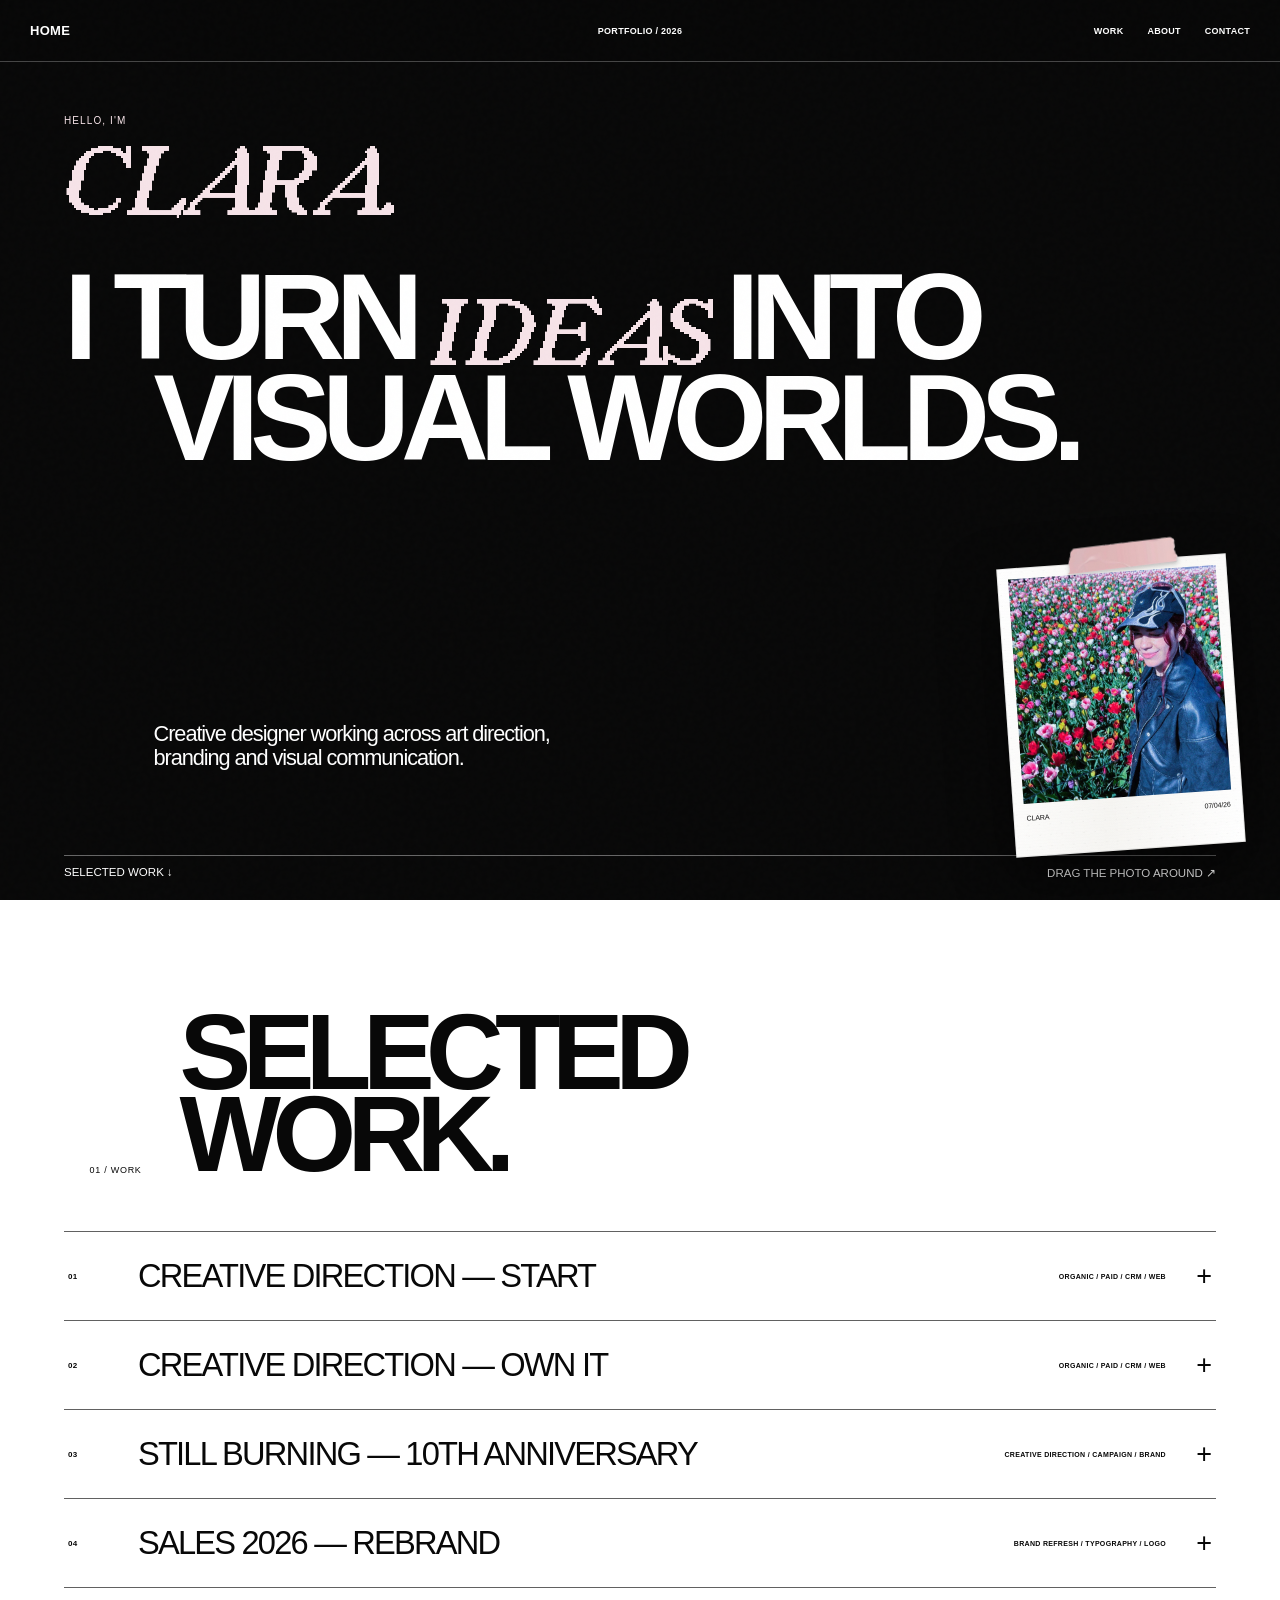
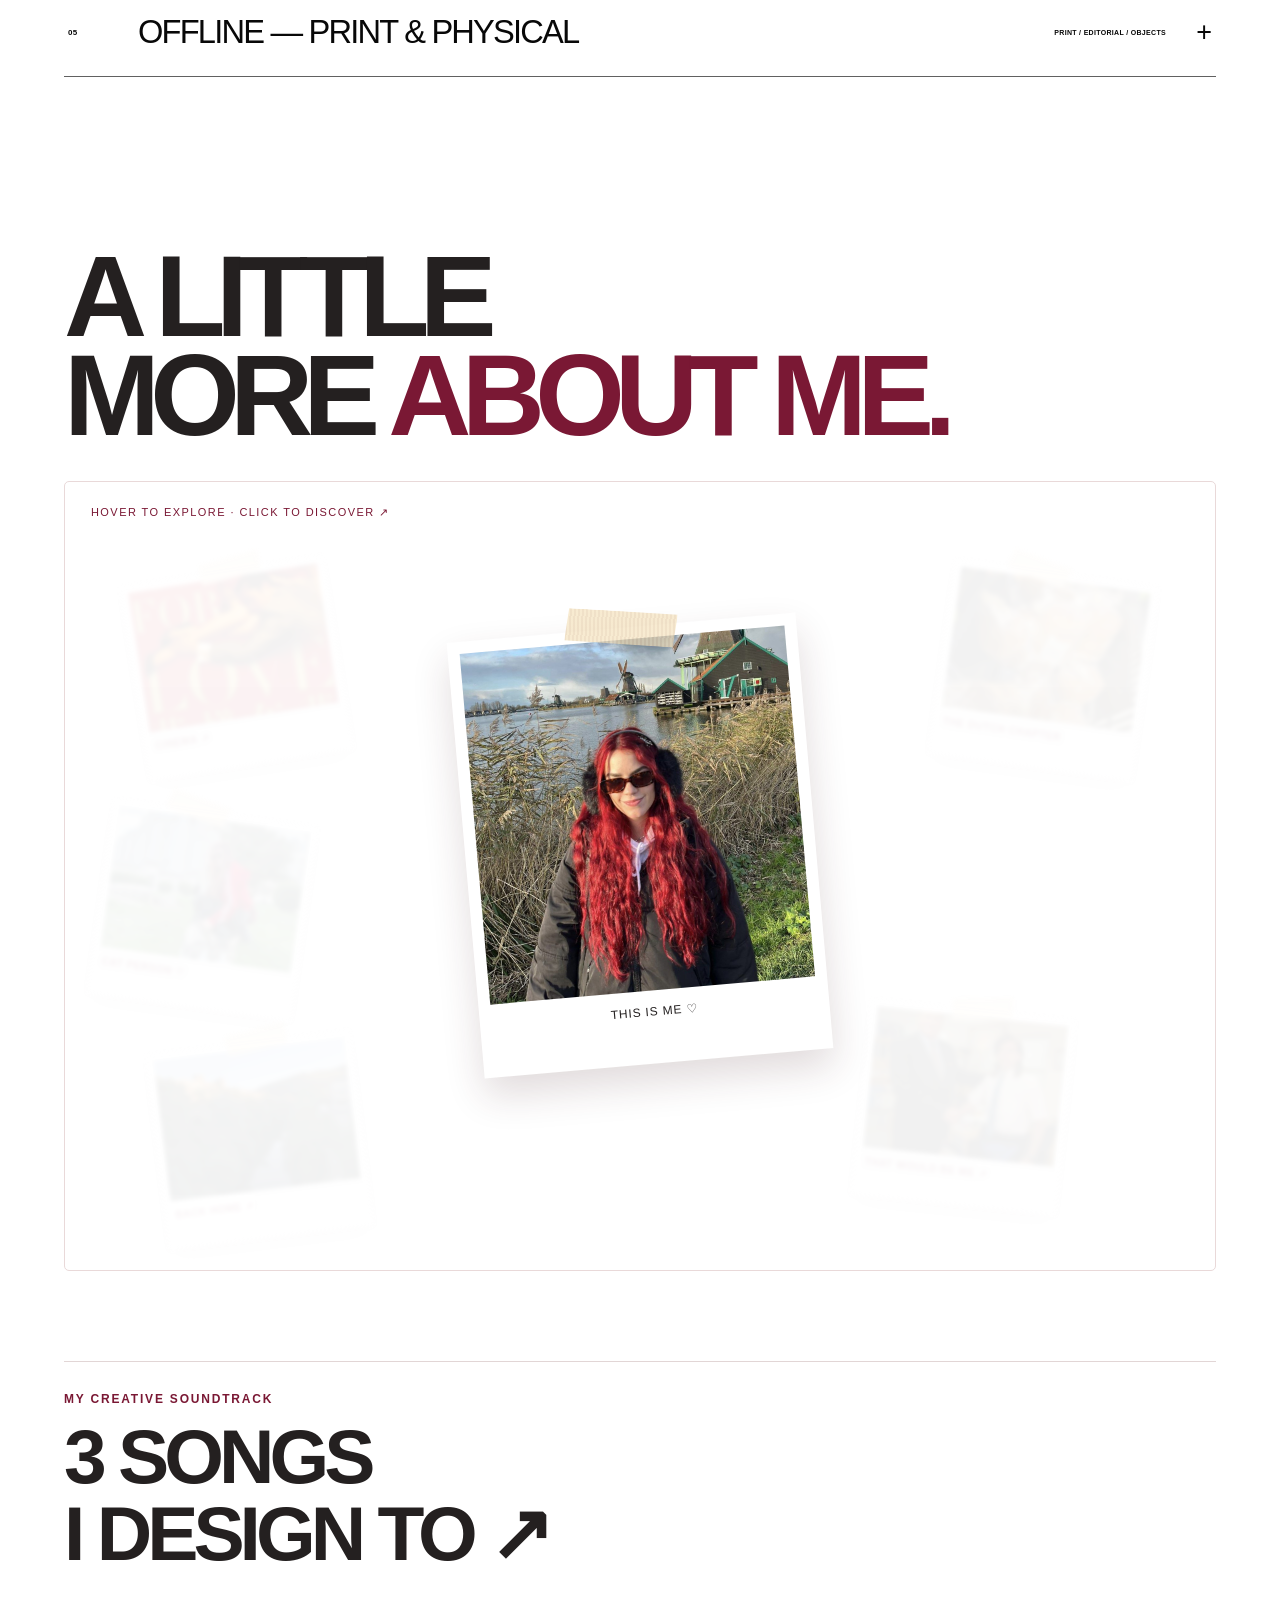
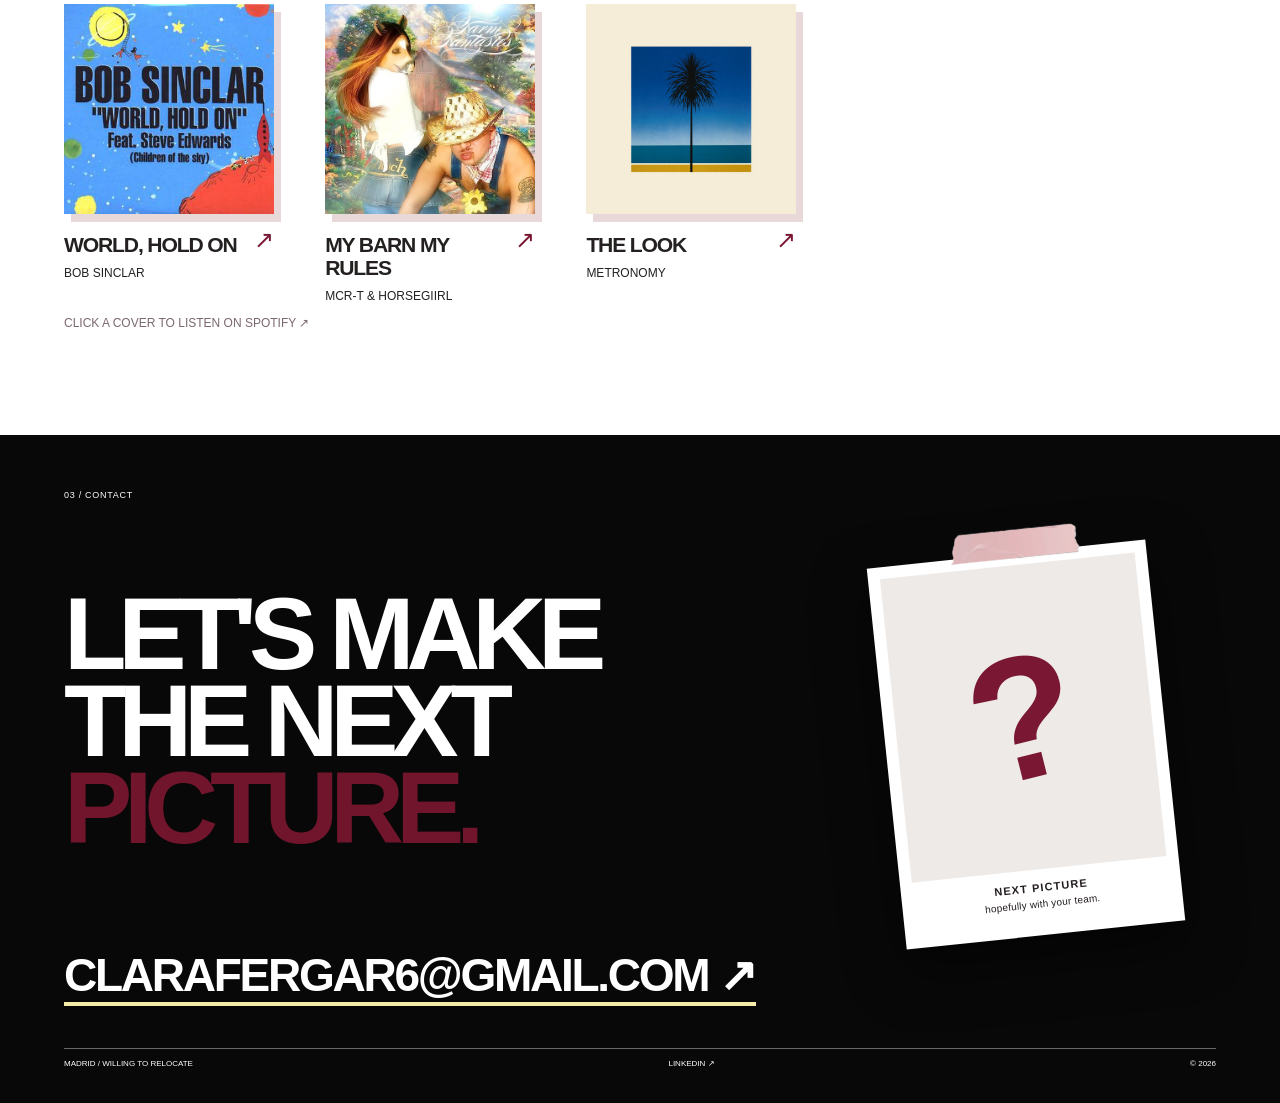
==== commit b3aec88b: "Portfolio actualizado - octubre 2026" ====
--- a/index.html
+++ b/index.html
@@ -45,8 +45,8 @@
     </div>
 
     <div class="hero-bottom">
+      <a href="#projects">SELECTED WORK ↓</a>
       <span>DRAG THE PHOTO AROUND ↗</span>
-      <a href="#projects">SELECTED WORK ↓</a>
     </div>
   </section>
 
@@ -102,7 +102,7 @@
             <p class="post-carousel-note"><a href="https://www.instagram.com/p/DcMGVoejsBS/?img_index=3" target="_blank" rel="noopener noreferrer">EXPLORE THE POSTS ↗</a> <span class="post-carousel-counter">01 — 03 / 03</span></p>
             <div class="organic-grid">
               <div class="feed-preview"><div class="start-subhead"><b>INSTAGRAM FEED</b><span>02 / 03</span></div><div class="start-phone"><div class="start-phone-island"></div><div class="start-phone-screen" tabindex="0" aria-label="Scroll the START Instagram feed"><div class="start-phone-appbar"><span>‹</span><b>blacklimba <small>✓</small></b><span>⋯</span></div><div class="start-ig-profile"><div class="start-ig-avatar">BL</div><div class="start-ig-profile-info"><strong>blacklimba</strong><span>Black Limba · Clothing brand</span><small>Activewear for every version of you.</small></div></div><div class="start-ig-stats"><span><b>1,208</b> posts</span><span><b>Followers</b></span><span><b>Following</b></span></div><div class="start-ig-buttons"><span>Following</span><span>Message</span></div><div class="start-ig-tabs">▦ <span>⌁</span> <span>♙</span></div><img src="assets/start-instagram-feed.jpg" alt="Black Limba START Instagram feed, scroll to see all"></div><div class="start-phone-home"></div></div><p class="start-phone-hint">SCROLL TO EXPLORE THE FEED ↓</p></div>
-              <div class="film-preview"><div class="start-subhead"><b>TEASER FILM</b><span>03 / 03</span></div><div class="start-film-link"><video class="start-feature-image" controls playsinline preload="metadata" poster="assets/start-before-v32.jpg"><source src="assets/start-teaser-film.mp4" type="video/mp4">Your browser does not support video.</video></div><p class="start-phone-hint">TEASER CONCEPT FILM · EDITED BY ME</p></div>
+              <div class="film-preview"><div class="start-subhead"><b>TEASER FILM</b><span>03 / 03</span></div><div class="start-film-link"><video class="start-feature-image" controls playsinline preload="metadata" poster="assets/start-before-v32.jpg"><source src="assets/start-teaser-film.mp4" type="video/mp4">Your browser does not support video.</video></div><p class="start-phone-hint">TEASER CONCEPT FILM</p></div>
             </div>
             </div>
           </section>
@@ -206,7 +206,7 @@
       </button>
       <div class="work-panel">
         <div class="work-panel-inner project offline" style="padding:0;max-width:none;overflow:visible;">
-          <iframe class="offline-embed" title="OFFLINE — Print, physical and cover art" src="offline/index.html" loading="lazy" scrolling="no" style="display:block;width:100%;border:0;height:1800px;background:#fff;" onload="window.resizeOfflineFrame&&window.resizeOfflineFrame()"></iframe>
+          <iframe class="offline-embed" title="OFFLINE — Print, physical and cover art" src="offline/index.html" loading="lazy" scrolling="no" style="display:block;width:100%;border:0;background:#fff;" onload="window.resizeOfflineFrame&&window.resizeOfflineFrame()"></iframe>
         </div>
       </div>
     </article>
@@ -234,7 +234,7 @@
       </div>
     </div>
     <a class="contact-email" href="mailto:clarafergar6@gmail.com">CLARAFERGAR6@GMAIL.COM ↗</a>
-    <footer><span>MADRID / OPEN TO RELOCATE</span><span><a href="https://www.linkedin.com/in/clara-fernandez-garcia-art/" target="_blank" rel="noopener">LINKEDIN ↗</a></span><span>© 2026</span></footer>
+    <footer><span>MADRID / WILLING TO RELOCATE</span><span><a href="https://www.linkedin.com/in/clara-fernandez-garcia-art/" target="_blank" rel="noopener">LINKEDIN ↗</a></span><span>© 2026</span></footer>
   </section>
 </main>
 
@@ -242,32 +242,68 @@
 <script src="js/newsletter-data.js"></script>
 <script src="js/main.js"></script>
 <script>
-/* Child projects report their own document height. No viewport-based guesses. */
+/* Embedded project sizing: measure actual content rather than the iframe viewport. */
 (function(){
- const entries={sales:document.querySelector('.sales-2026-embed'),offline:document.querySelector('.offline-embed')};
- function apply(frame,height){
-   if(!frame||!Number.isFinite(height)||height<500||height>25000)return;
-   const next=Math.ceil(height+2);
-   if(Math.abs(frame.offsetHeight-next)>3)frame.style.height=next+'px';
+ for(const [selector,key] of [['.offline-embed','offline']]){
+  const frame=document.querySelector(selector), item=frame?.closest('.work-item');
+  if(!frame||!item)continue;
+  let pending=0, ro;
+  function fit(){
+   if(!item.classList.contains('open')||frame.clientWidth<200)return;
+   try{
+    const d=frame.contentDocument;if(!d||!d.body)return;
+    const target=key==='sales'?d.querySelector('footer.outro'):d.querySelector('.cover-arts')||d.querySelector('main');
+    if(!target)return;
+    const rect=target.getBoundingClientRect();
+    const top=rect.top+d.defaultView.scrollY;
+    const bottom=top+rect.height;
+    const height=Math.ceil(key==='sales' ? Math.max(bottom, target.offsetTop + target.offsetHeight, (d.querySelector('main')?.offsetTop||0)+(d.querySelector('main')?.offsetHeight||0)) + 20 : bottom+8);
+    if(height>600&&height<20000&&Math.abs(frame.offsetHeight-height)>4)frame.style.height=height+'px';
+   }catch(e){}
+  }
+  function schedule(){cancelAnimationFrame(pending);pending=requestAnimationFrame(fit)}
+  frame.addEventListener('load',()=>{
+   try{
+    const d=frame.contentDocument;
+    if(ro)ro.disconnect();
+    ro=new ResizeObserver(schedule);
+    const target=key==='sales'?d.querySelector('main'):d.querySelector('main');
+    if(target)ro.observe(target);
+    const footer=d.querySelector('footer.outro');if(footer)ro.observe(footer);if(key==='offline'){const end=d.querySelector('.cover-arts');if(end)ro.observe(end)}
+    d.querySelectorAll('img,video').forEach(el=>el.addEventListener('load',schedule));
+   }catch(e){}
+   [0,100,400,1200,2500].forEach(ms=>setTimeout(schedule,ms));
+  });
+  item.querySelector('.work-toggle')?.addEventListener('click',()=>[0,100,400,900,2000,3500].forEach(ms=>setTimeout(schedule,ms)));
+  window.addEventListener('resize',schedule,{passive:true});
+  if(key==='sales'){
+   window.addEventListener('message',event=>{if(event.source===frame.contentWindow&&event.data?.type==='sales2026-height')schedule()});
+  }
+  if(key==='offline'){
+   window.resizeOfflineFrame=schedule;
+   window.addEventListener('message',event=>{
+    if(event.source!==frame.contentWindow||event.data?.type!=='offline-explore')return;
+    const target=frame.contentDocument?.getElementById('objects');if(!target)return;
+    const y=frame.getBoundingClientRect().top+window.scrollY+target.getBoundingClientRect().top;
+    window.scrollTo({top:Math.max(0,y-65),behavior:'smooth'});
+   });
+  }
  }
- window.addEventListener('message',event=>{
-   for(const [key,frame] of Object.entries(entries)){
-     if(event.source!==frame.contentWindow)continue;
-     if(event.data?.type===key+'-intrinsic-height')apply(frame,Number(event.data.height));
-     if(key==='offline'&&event.data?.type==='offline-explore'){
-       const target=frame.contentDocument?.getElementById('objects');
-       if(target){const y=frame.getBoundingClientRect().top+window.scrollY+target.getBoundingClientRect().top;window.scrollTo({top:Math.max(0,y-65),behavior:'smooth'});}
-     }
-   }
+})();
+
+/* SALES: trust content-side intrinsic measurement, not the iframe viewport. */
+(function(){
+ const frame=document.querySelector('.sales-2026-embed');
+ if(!frame)return;
+ function request(){try{frame.contentWindow.postMessage({type:'sales-measure-now'},'*')}catch(e){}}
+ window.addEventListener('message',e=>{
+  if(e.source!==frame.contentWindow||e.data?.type!=='sales-content-height')return;
+  const height=Math.ceil(Number(e.data.height));
+  if(height>500&&height<25000&&Math.abs(frame.offsetHeight-height)>3)frame.style.setProperty('height',height+'px','important');
  });
- for(const [key,frame] of Object.entries(entries)){
-   if(!frame)continue;
-   function request(){try{frame.contentWindow.postMessage({type:'measure-project-height'},'*')}catch(e){}}
-   frame.addEventListener('load',()=>{request();setTimeout(request,150);setTimeout(request,600)});
-   frame.closest('.work-item')?.querySelector('.work-toggle')?.addEventListener('click',()=>{setTimeout(request,50);setTimeout(request,400)});
-   window.addEventListener('resize',request,{passive:true});
-   if(key==='offline')window.resizeOfflineFrame=request;
- }
+ frame.addEventListener('load',()=>[0,100,500,1500].forEach(t=>setTimeout(request,t)));
+ frame.closest('.work-item')?.querySelector('.work-toggle')?.addEventListener('click',()=>[0,100,400,900,2000].forEach(t=>setTimeout(request,t)));
+ window.addEventListener('resize',request,{passive:true});
 })();
 </script>
 <style>
--- a/css/style.css
+++ b/css/style.css
@@ -1270,6 +1270,13 @@
 /* Let embed content measurement own the heights; no minimums. */
 .sales-2026-embed,.offline-embed{min-height:0!important}
 
-/* Child-reported intrinsic height; fallback until load. */
-.sales-2026-embed{height:1800px}
-.offline-embed{height:1800px}
+/* Portfolio refinement: consistent readable small headings without changing layout. */
+.hero-bottom{font-size:clamp(10px,.9vw,13px)}
+.start-section-head,.start-subhead,.start-kicker{font-size:clamp(10px,.85vw,13px)}
+.start-case .organic-content .start-subhead span{font-size:clamp(10px,.8vw,12px)}
+.start-phone-hint,.micro-note{font-size:clamp(10px,.78vw,12px)}
+#aboutStoryText{white-space:pre-line;line-height:1.55}
+
+/* Rebrand starts compact and is expanded to its actual footer by the existing measurement script. */
+.sales-2026-embed{height:1600px}
+.offline-embed{height:2900px}
